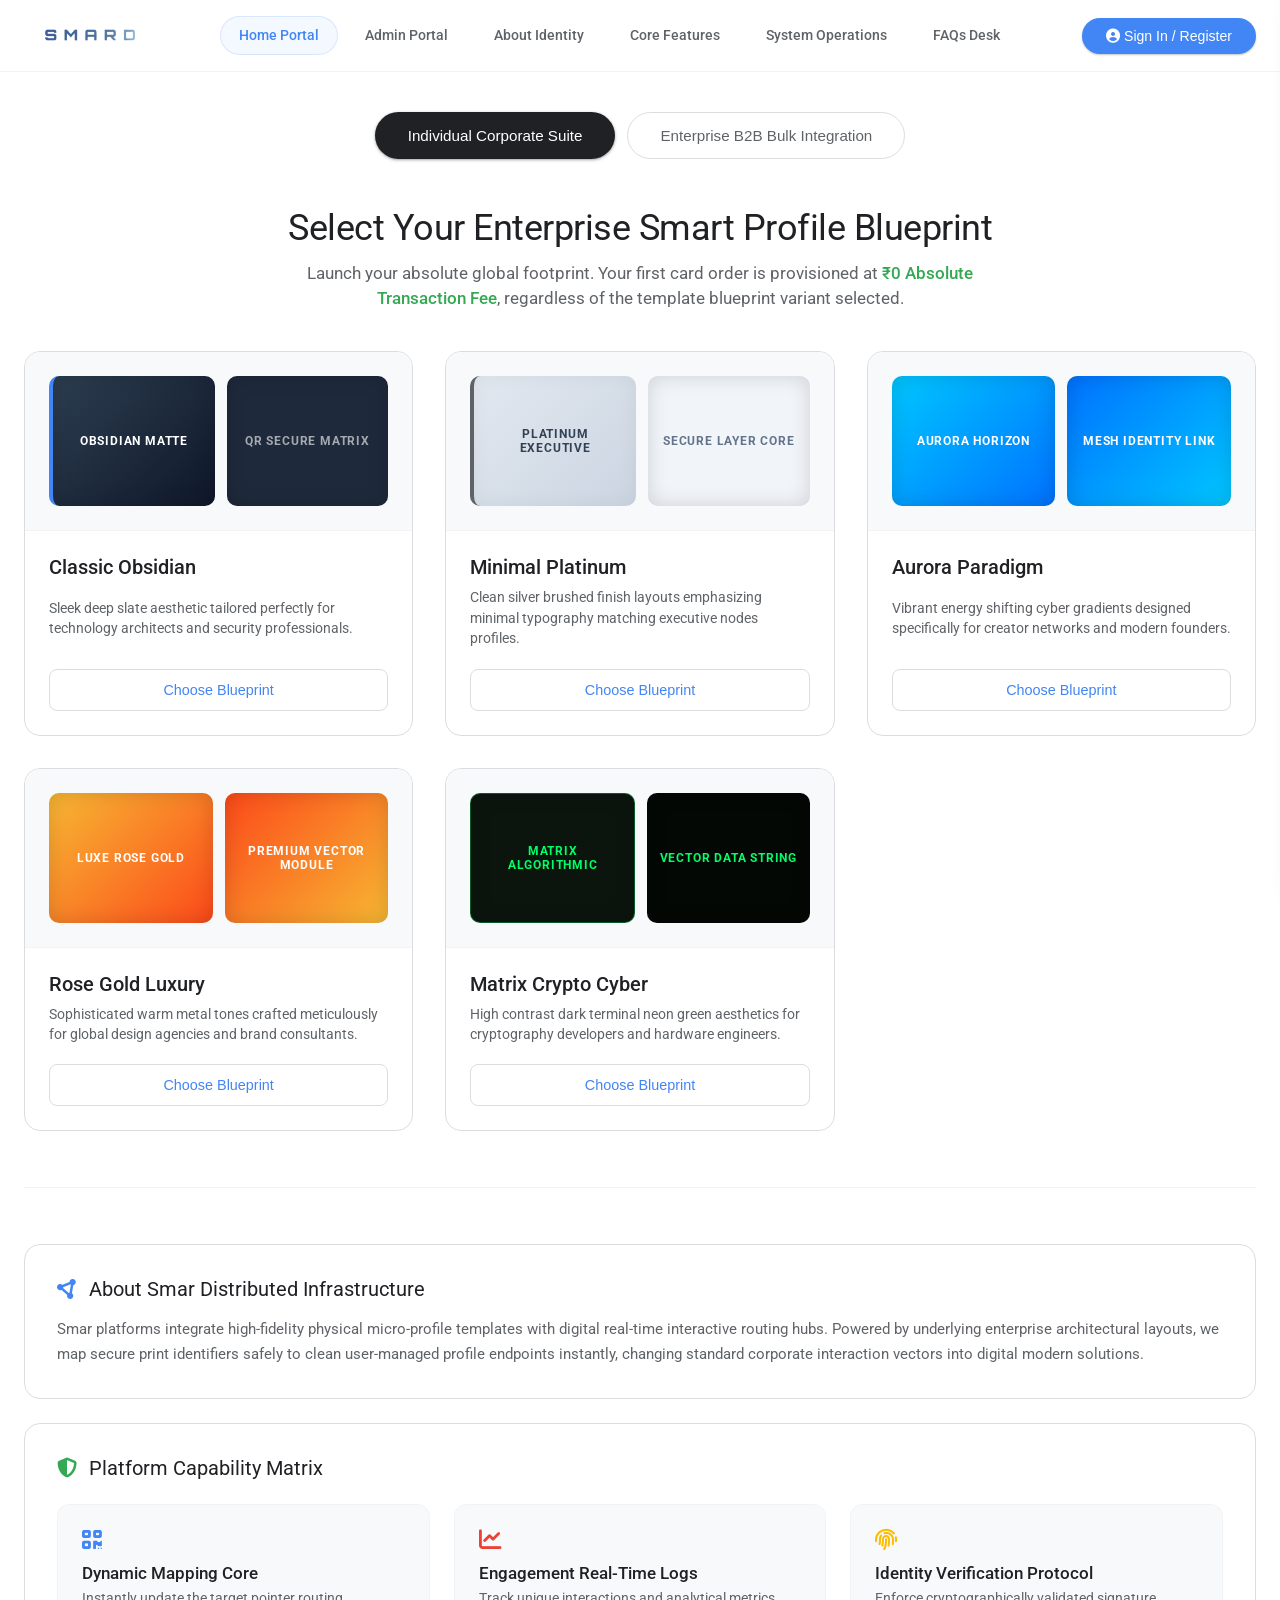
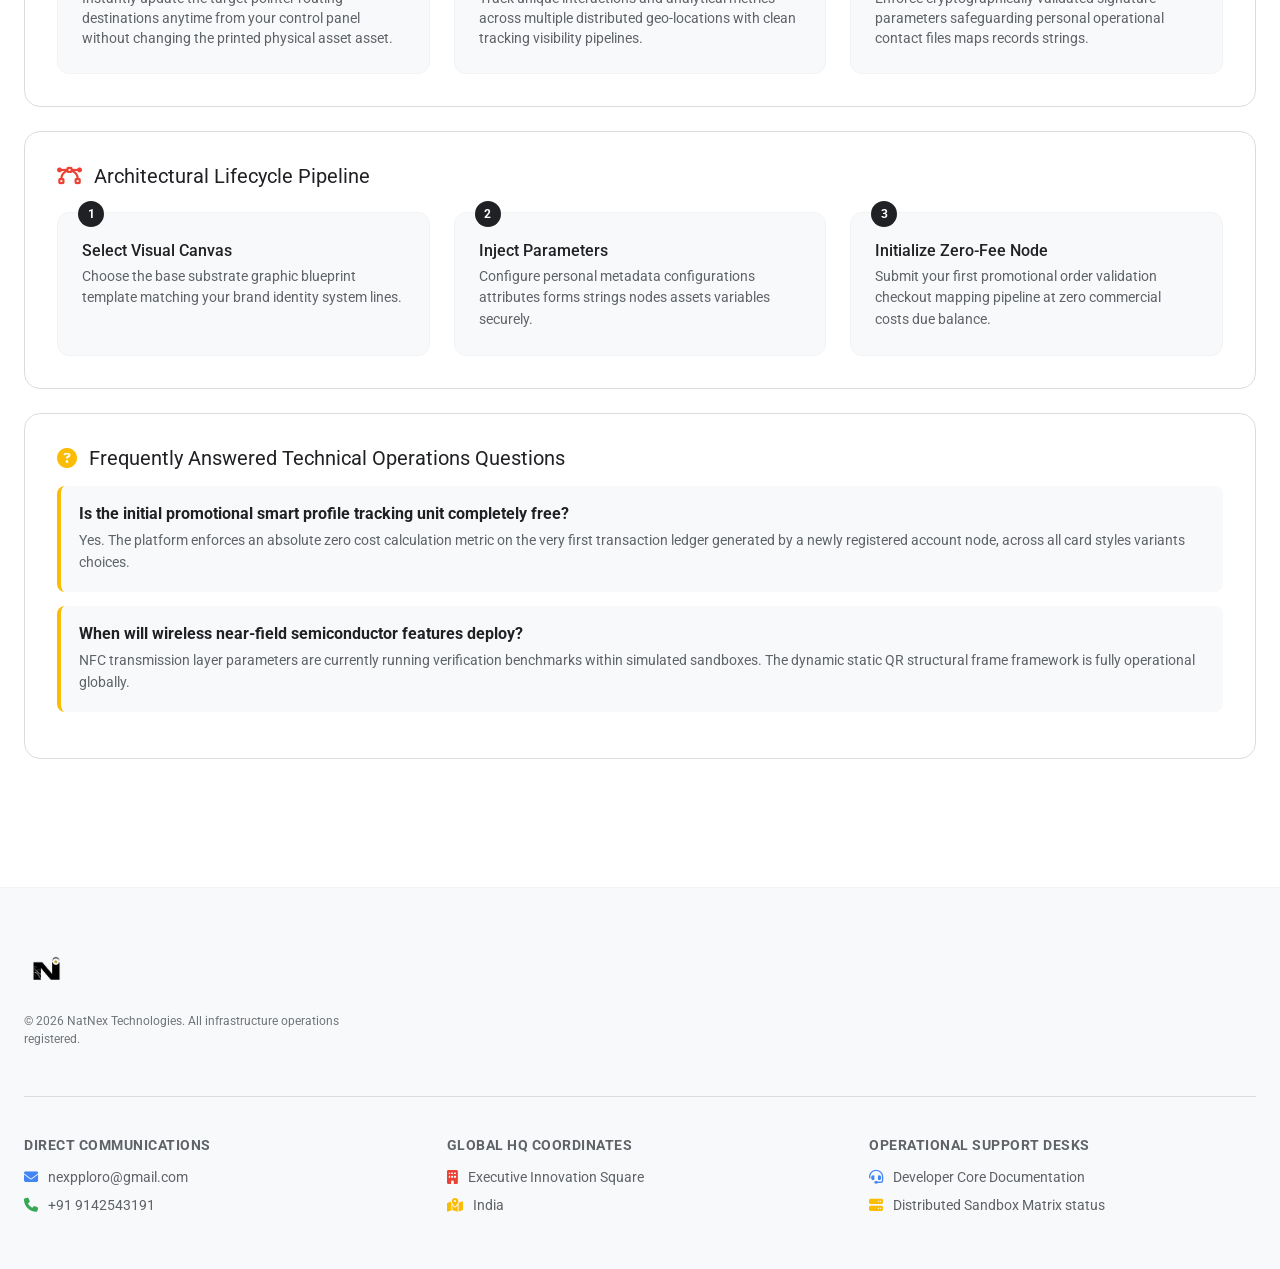
==== index.html @ c74b58ae "Update index.html" ====
<!DOCTYPE html>
<html lang="en">
<head>
    <meta charset="UTF-8">
    <meta name="viewport" content="width=device-width, initial-scale=1.0">
    <title>Smar Portal - Next-Gen Smart Cards Matrix</title>
    <link rel="preconnect" href="https://fonts.googleapis.com">
    <link rel="preconnect" href="https://fonts.gstatic.com" crossorigin>
    <link href="https://fonts.googleapis.com/css2?family=Roboto:wght@300;400;500;700&display=swap" rel="stylesheet">
    <link rel="stylesheet" href="https://cdnjs.cloudflare.com/ajax/libs/font-awesome/6.4.0/css/all.min.css">
    <link rel="stylesheet" href="style.css">
</head>
<body class="enterprise-engine-body">

    <header class="google-navigation-bar">
        <div class="header-max-constrain">
            
            <div class="smar-logo-container" onclick="navigateToWorkspaceView('portal')" style="display: flex; align-items: center; cursor: pointer;">
                <img src="smard_logo.png" alt="Smar Logo" style="height: 40px; width: auto; object-fit: contain;">
            </div>

            <nav class="central-navigation-links">
                <a href="#" class="nav-anchor active-anchor" id="lnk-portal" onclick="navigateToWorkspaceView('portal')">Home Portal</a>
                <a href="#" class="nav-anchor session-dependent-link hidden" id="lnk-dashboard" onclick="navigateToWorkspaceView('dashboard')">Client Dashboard</a>
                <a href="admin.html" class="nav-anchor structural-page-link">Admin Portal</a>
                <a href="#section-about" class="nav-anchor structural-page-link">About Identity</a>
                <a href="#section-features" class="nav-anchor structural-page-link">Core Features</a>
                <a href="#section-workflow" class="nav-anchor structural-page-link">System Operations</a>
                <a href="#section-faqs" class="nav-anchor structural-page-link">FAQs Desk</a>
            </nav>

            <div class="header-session-action-zone" id="auth-header-state-mount">
                </div>

        </div>
    </header>

    <main class="primary-application-viewport">
        <div class="workspace-max-constrain">

            <div id="workspace-view-portal" class="application-view-frame active-frame">
                
                <div class="intent-segment-selector-wrapper">
                    <button class="segment-tab-trigger active-trigger" onclick="switchActiveServiceSegment('individual')">Individual Corporate Suite</button>
                    <button class="segment-tab-trigger" onclick="switchActiveServiceSegment('commercial')">Enterprise B2B Bulk Integration</button>
                </div>

                <div id="panel-segment-individual" class="service-segment-panel active-panel">
                    
                    <div class="portal-marketing-intro-hero">
                        <h1>Select Your Enterprise Smart Profile Blueprint</h1>
                        <p>Launch your absolute global footprint. Your first card order is provisioned at <strong>₹0 Absolute Transaction Fee</strong>, regardless of the template blueprint variant selected.</p>
                    </div>

                    <div class="smart-blueprints-showcase-grid">
                        
                        <div class="google-animated-card-module blueprint-box" id="card-blueprint-1">
                            <div class="blueprint-vector-preview-box">
                                <div class="card-face front-face b1-gradient-front">Obsidian Matte</div>
                                <div class="card-face back-face b1-gradient-back">QR Secure Matrix</div>
                            </div>
                            <div class="blueprint-meta-details-box">
                                <h3>Classic Obsidian</h3>
                                <p>Sleek deep slate aesthetic tailored perfectly for technology architects and security professionals.</p>
                                <button class="btn-blueprint-selection-action" onclick="selectProfileTemplateBlueprint(1, 'Classic Obsidian')">Choose Blueprint</button>
                            </div>
                        </div>

                        <div class="google-animated-card-module blueprint-box" id="card-blueprint-2">
                            <div class="blueprint-vector-preview-box">
                                <div class="card-face front-face b2-gradient-front">Platinum Executive</div>
                                <div class="card-face back-face b2-gradient-back">Secure Layer Core</div>
                            </div>
                            <div class="blueprint-meta-details-box">
                                <h3>Minimal Platinum</h3>
                                <p>Clean silver brushed finish layouts emphasizing minimal typography matching executive nodes profiles.</p>
                                <button class="btn-blueprint-selection-action" onclick="selectProfileTemplateBlueprint(2, 'Minimal Platinum')">Choose Blueprint</button>
                            </div>
                        </div>

                        <div class="google-animated-card-module blueprint-box" id="card-blueprint-3">
                            <div class="blueprint-vector-preview-box">
                                <div class="card-face front-face b3-gradient-front">Aurora Horizon</div>
                                <div class="card-face back-face b3-gradient-back">Mesh Identity Link</div>
                            </div>
                            <div class="blueprint-meta-details-box">
                                <h3>Aurora Paradigm</h3>
                                <p>Vibrant energy shifting cyber gradients designed specifically for creator networks and modern founders.</p>
                                <button class="btn-blueprint-selection-action" onclick="selectProfileTemplateBlueprint(3, 'Aurora Paradigm')">Choose Blueprint</button>
                            </div>
                        </div>

                        <div class="google-animated-card-module blueprint-box" id="card-blueprint-4">
                            <div class="blueprint-vector-preview-box">
                                <div class="card-face front-face b4-gradient-front">Luxe Rose Gold</div>
                                <div class="card-face back-face b4-gradient-back">Premium Vector Module</div>
                            </div>
                            <div class="blueprint-meta-details-box">
                                <h3>Rose Gold Luxury</h3>
                                <p>Sophisticated warm metal tones crafted meticulously for global design agencies and brand consultants.</p>
                                <button class="btn-blueprint-selection-action" onclick="selectProfileTemplateBlueprint(4, 'Rose Gold Luxury')">Choose Blueprint</button>
                            </div>
                        </div>

                        <div class="google-animated-card-module blueprint-box" id="card-blueprint-5">
                            <div class="blueprint-vector-preview-box">
                                <div class="card-face front-face b5-gradient-front">Matrix Algorithmic</div>
                                <div class="card-face back-face b5-gradient-back">Vector Data String</div>
                            </div>
                            <div class="blueprint-meta-details-box">
                                <h3>Matrix Crypto Cyber</h3>
                                <p>High contrast dark terminal neon green aesthetics for cryptography developers and hardware engineers.</p>
                                <button class="btn-blueprint-selection-action" onclick="selectProfileTemplateBlueprint(5, 'Matrix Crypto Cyber')">Choose Blueprint</button>
                            </div>
                        </div>

                    </div>

                    <div class="google-animated-card-module dynamic-configuration-terminal-form hidden" id="card-customization-form-section">
                        <div class="form-title-bar-node">
                            <i class="fa-solid fa-sliders g-blue-text"></i>
                            <h2>Configure Profile Parameters: <span id="lbl-active-configured-blueprint-title">None Selected</span></h2>
                        </div>
                        
                        <div class="form-inputs-layout-grid">
                            <div class="form-input-element-group">
                                <label for="field-print-name">Full Professional Name String</label>
                                <input type="text" id="field-print-name" placeholder="Name to be permanently printed on surface layout">
                            </div>
                            <div class="form-input-element-group">
                                <label for="field-print-designation">Designation / Corporate Mandate</label>
                                <input type="text" id="field-print-designation" placeholder="e.g. Principal Infrastructure Engineer">
                            </div>
                            <div class="form-input-element-group">
                                <label for="field-print-image">Display Profile Digital Image Asset</label>
                                <input type="file" id="field-print-image" accept="image/*">
                            </div>
                            <div class="form-input-element-group">
                                <label for="field-infrastructure-module">Wireless Transmission Layer Hardware</label>
                                <select id="field-infrastructure-module" onchange="evaluateHardwareInfrastructureRequirements(this)">
                                    <option value="qr-static">Dynamic QR Code High Definition Vector</option>
                                    <option value="nfc-wireless">NFC Integrated Semiconductor Protocol Module (Unavailable)</option>
                                </select>
                            </div>
                            <div class="form-input-element-group span-full-width-column">
                                <label for="field-institutional-toggle">Append Institutional Profile Details?</label>
                                <select id="field-institutional-toggle" onchange="toggleInstitutionalInfoFields(this.value)">
                                    <option value="disable">No institutional profile data</option>
                                    <option value="enable">Yes, include institutional education details</option>
                                </select>
                            </div>
                            <div class="form-input-element-group span-full-width-column">
                                <label for="field-skills-toggle">Include Skills Summary?</label>
                                <select id="field-skills-toggle" onchange="toggleConditionalSkillsFields(this.value)">
                                    <option value="disable">No skills summary</option>
                                    <option value="enable">Yes, show skills section</option>
                                </select>
                            </div>
                            <div class="form-input-element-group span-full-width-column">
                                <label for="field-projects-toggle">Include Project Highlights?</label>
                                <select id="field-projects-toggle" onchange="toggleConditionalProjectsFields(this.value)">
                                    <option value="disable">No project highlights</option>
                                    <option value="enable">Yes, show project highlights</option>
                                </select>
                            </div>
                            <div class="form-input-element-group span-full-width-column">
                                <label for="field-contact-toggle">Append Contact Metadata Attributes Subform?</label>
                                <select id="field-contact-toggle" onchange="toggleConditionalMetadataFields(this.value)">
                                    <option value="disable">Keep Layout Minimal (No Extended Contact Data)</option>
                                    <option value="enable">Inject Hyperlinked Extended Contact Coordinates</option>
                                </select>
                            </div>
                        </div>

                        <div id="sub-form-conditional-contact-coordinates" class="conditional-sub-form-block hidden">
                            <div class="form-inputs-layout-grid">
                                <div class="form-input-element-group">
                                    <label for="field-contact-phone">Active Voice Mobile Number</label>
                                    <input type="tel" id="field-contact-phone" placeholder="+91 XXXXX XXXXX">
                                </div>
                                <div class="form-input-element-group">
                                    <label for="field-contact-email">Corporate Public Email Destination</label>
                                    <input type="email" id="field-contact-email" placeholder="identity@smar.domain">
                                </div>
                                <div class="form-input-element-group span-full-width-column">
                                    <label for="field-residential-address">Residential Address</label>
                                    <input type="text" id="field-residential-address" placeholder="Street address, locality">
                                </div>
                                <div class="form-input-element-group">
                                    <label for="field-residential-city">City / State</label>
                                    <input type="text" id="field-residential-city" placeholder="City, State">
                                </div>
                                <div class="form-input-element-group">
                                    <label for="field-residential-postal">Postal / ZIP Code</label>
                                    <input type="text" id="field-residential-postal" placeholder="Postal / ZIP code">
                                </div>
                            </div>
                        </div>
                        <div id="sub-form-conditional-institutional-info" class="conditional-sub-form-block hidden">
                            <div class="form-inputs-layout-grid">
                                <div class="form-input-element-group">
                                    <label for="field-institution-name">Institution / University Name</label>
                                    <input type="text" id="field-institution-name" placeholder="Institution name">
                                </div>
                                <div class="form-input-element-group">
                                    <label for="field-institution-program">Program / Degree</label>
                                    <input type="text" id="field-institution-program" placeholder="Degree or major">
                                </div>
                                <div class="form-input-element-group">
                                    <label for="field-institution-gpa">GPA / Grade</label>
                                    <input type="text" id="field-institution-gpa" placeholder="3.8 / A+">
                                </div>
                                <div class="form-input-element-group">
                                    <label for="field-institution-batch">Batch Year</label>
                                    <input type="text" id="field-institution-batch" placeholder="e.g. 2024">
                                </div>
                            </div>
                        </div>
                        <div id="sub-form-conditional-skills" class="conditional-sub-form-block hidden">
                            <div class="form-input-element-group span-full-width-column">
                                <label for="field-skills-summary">Skills Summary</label>
                                <textarea id="field-skills-summary" placeholder="List your top skills or competencies"></textarea>
                            </div>
                        </div>
                        <div id="sub-form-conditional-projects" class="conditional-sub-form-block hidden">
                            <div class="form-input-element-group span-full-width-column">
                                <label for="field-projects-highlights">Project Highlights</label>
                                <textarea id="field-projects-highlights" placeholder="Summarize key projects or achievements"></textarea>
                            </div>
                        </div>
                    </div>

                </div>

                <div id="panel-segment-commercial" class="service-segment-panel">
                    <div class="google-animated-card-module commercial-b2b-hero-card">
                        <i class="fa-solid fa-building-circle-check fa-4x g-blue-text"></i>
                        <h2>Scaled Enterprise Integrations & Fleet Provisioning</h2>
                        <p>Provision thousands of synced profiles mapping directly to single source corporate authorization indices. Deploy centralized administrative access dashboard dashboards for immediate real-time corporate validation tracking data layers.</p>
                        <button class="btn-b2b-corporate-consultation" onclick="alert('Corporate Consultation request cataloged. Our system architects panel will engage inside 24 hours.')">Contact B2B Architecture Desk</button>
                    </div>
                </div>

                <hr class="global-section-break-line">

                <section id="section-about" class="google-animated-card-module static-informational-block-card">
                    <div class="info-block-header"><i class="fa-solid fa-circle-nodes g-blue-text"></i> About Smar Distributed Infrastructure</div>
                    <p>Smar platforms integrate high-fidelity physical micro-profile templates with digital real-time interactive routing hubs. Powered by underlying enterprise architectural layouts, we map secure print identifiers safely to clean user-managed profile endpoints instantly, changing standard corporate interaction vectors into digital modern solutions.</p>
                </section>

                <section id="section-features" class="google-animated-card-module static-informational-block-card">
                    <div class="info-block-header"><i class="fa-solid fa-shield-halved g-green-text"></i> Platform Capability Matrix</div>
                    <div class="capability-matrix-grid">
                        <div class="capability-item-node"><i class="fa-solid fa-qrcode g-blue-text"></i><h4>Dynamic Mapping Core</h4><p>Instantly update the target pointer routing destinations anytime from your control panel without changing the printed physical asset asset.</p></div>
                        <div class="capability-item-node"><i class="fa-solid fa-chart-line g-red-text"></i><h4>Engagement Real-Time Logs</h4><p>Track unique interactions and analytical metrics across multiple distributed geo-locations with clean tracking visibility pipelines.</p></div>
                        <div class="capability-item-node"><i class="fa-solid fa-fingerprint g-yellow-text"></i><h4>Identity Verification Protocol</h4><p>Enforce cryptographically validated signature parameters safeguarding personal operational contact files maps records strings.</p></div>
                    </div>
                </section>

                <section id="section-workflow" class="google-animated-card-module static-informational-block-card">
                    <div class="info-block-header"><i class="fa-solid fa-bezier-curve g-red-text"></i> Architectural Lifecycle Pipeline</div>
                    <div class="pipeline-flow-flex-container">
                        <div class="pipeline-step-node"><div class="step-index-circle">1</div><h4>Select Visual Canvas</h4><p>Choose the base substrate graphic blueprint template matching your brand identity system lines.</p></div>
                        <div class="pipeline-step-node"><div class="step-index-circle">2</div><h4>Inject Parameters</h4><p>Configure personal metadata configurations attributes forms strings nodes assets variables securely.</p></div>
                        <div class="pipeline-step-node"><div class="step-index-circle">3</div><h4>Initialize Zero-Fee Node</h4><p>Submit your first promotional order validation checkout mapping pipeline at zero commercial costs due balance.</p></div>
                    </div>
                </section>

                <section id="section-faqs" class="google-animated-card-module static-informational-block-card">
                    <div class="info-block-header"><i class="fa-solid fa-circle-question g-yellow-text"></i> Frequently Answered Technical Operations Questions</div>
                    <div class="faq-accordion-item-box"><strong>Is the initial promotional smart profile tracking unit completely free?</strong><p>Yes. The platform enforces an absolute zero cost calculation metric on the very first transaction ledger generated by a newly registered account node, across all card styles variants choices.</p></div>
                    <div class="faq-accordion-item-box"><strong>When will wireless near-field semiconductor features deploy?</strong><p>NFC transmission layer parameters are currently running verification benchmarks within simulated sandboxes. The dynamic static QR structural frame framework is fully operational globally.</p></div>
                </section>

            </div>


            <div id="workspace-view-dashboard" class="application-view-frame">
                
                <div class="dashboard-user-hero-header-block">
                    <h2>Enterprise Node Operations Console: <span id="lbl-dashboard-welcome-user-name">Client Core</span></h2>
                    <p>Track system performance metrics, modify active routing coordinates, and trace historically generated print ledger configurations.</p>
                </div>

                <div class="dashboard-analytics-counters-grid">
                    <div class="google-animated-card-module metric-counter-item-card">
                        <span class="metric-label-text">Total Provisioned Profiles Logs</span>
                        <span class="metric-numerical-value-text" id="cnt-metric-total-orders">0</span>
                    </div>
                    <div class="google-animated-card-module metric-counter-item-card">
                        <span class="metric-label-text">Zero-Fee Promotion Status</span>
                        <span class="metric-numerical-value-text g-green-text" id="cnt-metric-promo-status">Available</span>
                    </div>
                    <div class="google-animated-card-module metric-counter-item-card">
                        <span class="metric-label-text">Node Operational Verification Level</span>
                        <span class="metric-numerical-value-text g-blue-text" id="cnt-metric-account-tier">Standard Enterprise</span>
                    </div>
                </div>

                <div class="google-animated-card-module table-ledger-container-card">
                    <div class="table-header-title-caption-bar">
                        <h3>Smart Profile Historical Order Ledger Streams</h3>
                    </div>
                    <div class="responsive-table-overflow-axis-wrapper">
                        <table class="historical-orders-data-table">
                            <thead>
                                <tr>
                                    <th>System Order UUID Token</th>
                                    <th>Timestamp Generated</th>
                                    <th>Substrate Variant Blueprint</th>
                                    <th>Printed Moniker Attribution</th>
                                    <th>Quantity Nodes</th>
                                    <th>Invoiced Financial Settlement</th>
                                    <th>Operational Pipeline State Status</th>
                                </tr>
                            </thead>
                            <tbody id="mount-target-table-rows-ledger">
                                </tbody>
                        </table>
                    </div>
                    <div id="placeholder-empty-table-state-notice" class="empty-table-state-fallback-notice">
                        <i class="fa-solid fa-cubes-stacked fa-3x"></i>
                        <p>No active smart profiles have been initialized within this profile node context yet. Return to the Home Portal to deploy your first blueprint design template file map.</p>
                    </div>
                </div>

            </div>

        </div>
    </main>

    <div class="modal-blur-curtain-overlay hidden" id="modal-screen-auth-backdrop">
        <div class="google-animated-card-module integrated-auth-modal-box">
            <button class="btn-close-modal-window-trigger" onclick="toggleAuthModalWindowDisplayState(false)">&times;</button>
            
            <div class="auth-modal-tabs-navigation-header">
                <button class="auth-toggle-tab-btn active-tab-btn" id="btn-auth-tab-login" onclick="switchActiveAuthFormContextMode('login')">Sign In</button>
                <button class="auth-toggle-tab-btn" id="btn-auth-tab-register" onclick="switchActiveAuthFormContextMode('register')">Register Identity</button>
            </div>

            <div class="auth-form-elements-vertical-stack">
                <div class="form-input-element-group" id="container-field-auth-fullname">
                    <label for="field-auth-fullname">Account User Full Name Moniker</label>
                    <input type="text" id="field-auth-fullname" placeholder="e.g. Johnathan Doe">
                </div>
                <div class="form-input-element-group" id="container-field-auth-phone">
                    <label for="field-auth-phone">Registered Phone Number</label>
                    <input type="tel" id="field-auth-phone" placeholder="+91 XXXXX XXXXX">
                </div>
                <div class="form-input-element-group">
                    <label for="field-auth-email">Linked Email Coordinate Identity</label>
                    <input type="email" id="field-auth-email" placeholder="user@domain.identity">
                </div>
                <div class="form-input-element-group">
                    <label for="field-auth-password">Security Validation Key Phrase Token</label>
                    <input type="password" id="field-auth-password" placeholder="••••••••••••">
                </div>

                <div class="auth-error-output-alert-banner hidden" id="banner-auth-error-feedback-logs">Authentication token mapping failure logs stack.</div>

                <button class="btn-execute-auth-action-submission" id="btn-trigger-auth-execution-engine" onclick="processClientAuthFormSubmission()">Process Security Verification Handshake</button>
            </div>
        </div>
    </div>

    <div id="checkout-sidebar-canvas-drawer" class="right-sliding-checkout-drawer-container">
        <div class="drawer-header-title-bar-node">
            <h3>Configure Quantity & Financial Settlement</h3>
            <button class="btn-terminate-drawer-window-trigger" onclick="toggleCheckoutDrawerCanvasDisplayState(false)">&times;</button>
        </div>
        
        <div class="drawer-scrollable-content-body-area">
            
            <div id="banner-drawer-guest-verification-warning" class="drawer-guest-warning-notice-box-card">
                <i class="fa-solid fa-triangle-exclamation"></i>
                <p><strong>Identity Token Missing:</strong> You are currently configuring parameters under guest constraints. Authenticate or establish a permanent account profile node to authorize secure print operations and track logs history safely.</p>
                <button class="btn-drawer-guest-auth-shortcut-trigger" onclick="toggleCheckoutDrawerCanvasDisplayState(false); toggleAuthModalWindowDisplayState(true, 'login');">Sign In / Register Portal Now</button>
            </div>

            <div class="form-input-element-group">
                <label for="field-drawer-quantity-counter">Required Production Units Volume Count</label>
                <input type="number" id="field-drawer-quantity-counter" value="1" min="1" oninput="executePricingMatrixCalculationsEngine()">
            </div>

            <div class="invoice-itemized-summary-panel-card">
                <div class="invoice-row-line-item"><span>Selected Substrate Design Blueprint:</span> <span id="lbl-summary-blueprint-name-target">None Selected</span></div>
                <div class="invoice-row-line-item"><span>Platform Allocation Rules Engine Status:</span> <span id="lbl-summary-pricing-tier-badge-target" class="promo-badge-pill-ui">Evaluating parameters...</span></div>
                <hr class="invoice-dashed-separator-line">
                <div class="invoice-row-line-item grand-total-line-item"><span>Total Net Invoice Outstanding Due Balance:</span> <span id="lbl-summary-invoice-grand-total-value-target">₹0</span></div>
            </div>

            <div id="container-native-upi-gateway-hub" class="native-upi-payment-gateway-hub-wrapper hidden">
                <h4>Payment Gateway Options</h4>
                <p>Select a secure channel to settle the invoice for your profile batch.</p>

                <div class="payment-methods-grid">
                    <div class="payment-method-card">
                        <i class="fa-brands fa-whatsapp fa-3x g-green-text"></i>
                        <h5>WhatsApp Payment</h5>
                        <p>Chat with us on WhatsApp and send your payment details securely.</p>
                        <button class="btn-secondary-action" onclick="sendWhatsAppMessage()">Chat on WhatsApp</button>
                    </div>
                    <div class="payment-method-card">
                        <i class="fa-solid fa-mobile-screen-button fa-3x g-blue-text"></i>
                        <h5>UPI Gateway</h5>
                        <p>Open your installed UPI app with the payment amount prefilled.</p>
                        <button class="btn-secondary-action" onclick="triggerUpiPaymentGateway()">Pay via UPI App</button>
                    </div>
                </div>

                <div id="payment-gateway-upi-panel" class="payment-method-detail-panel hidden">
                    <h5>UPI Payment Gateway</h5>
                    <p class="qr-scanning-caption-text-directive">Open your UPI app with the order amount already filled.</p>
                    <button class="btn-drawer-payment-execution-submit-gate" onclick="triggerUpiDeepLink()">Open UPI App for Payment</button>
                    <p class="qr-scanning-caption-text-directive">If the app does not open, use this fallback UPI link:</p>
                    <div class="upi-link-fallback"><code id="lbl-upi-fallback-link"></code></div>
                    <button class="btn-drawer-payment-execution-submit-gate" onclick="confirmPaymentReceivedPaymentGateway()">Confirm Payment Received</button>
                </div>
            </div>

            <div id="container-drawer-checkout-actions-mount-zone">
                </div>

        </div>
    </div>

    <div id="backdrop-veil-checkout-drawer-curtain" class="global-layout-underlying-backdrop-curtain-veil" onclick="toggleCheckoutDrawerCanvasDisplayState(false)"></div>

    <div class="sticky-floating-horizontal-action-footer-prompt-bar hidden" id="footer-action-proceed-bar-prompt">
        <div class="footer-prompt-max-constrain">
            <p class="footer-prompt-meta-info-text-tag"><i class="fa-solid fa-circle-check g-green-text"></i> Configuration blue-print parameters mapped successfully. Ready to compile final allocation logs.</p>
            <button class="btn-trigger-drawer-canvas-open-action" onclick="toggleCheckoutDrawerCanvasDisplayState(true)">Proceed to Invoice & Checkout Verification <i class="fa-solid fa-arrow-right-long"></i></button>
        </div>
    </div>

    <footer class="google-enterprise-footer-section">
        <div class="footer-max-constrain-layout">
            
            <div class="footer-identity-branding-far-left-block">
                <div class="footer-natnex-corporate-logo-moniker select-none" style="display: flex; align-items: center; gap: 8px;">
                    <img src="natnex_logo.png" alt="NatNex Logo" style="height: 56px; width: auto; object-fit: contain;">
                </div>
                <p class="corporate-copyright-meta-string">&copy; 2026 NatNex Technologies. All infrastructure operations registered.</p>
            </div>

            <div class="footer-communication-coordinates-spanning-grid-system">
                
                <div class="coordinates-column-node">
                    <h4>Direct Communications</h4>
                    <p class="hyperlink-coordinate-row"><i class="fa-solid fa-envelope g-blue-text"></i> <a href="mailto:operations@natnex.tech">nexpploro@gmail.com</a></p>
                    <p class="hyperlink-coordinate-row"><i class="fa-solid fa-phone g-green-text"></i> <a href="tel:+918005553921">+91 9142543191</a></p>
                </div>

                <div class="coordinates-column-node">
                    <h4>Global HQ Coordinates</h4>
                    <p class="static-coordinate-text-line"><i class="fa-solid fa-building g-red-text"></i> Executive Innovation Square</p>
                    <p class="static-coordinate-text-line"><i class="fa-solid fa-map-location-dot g-yellow-text"></i> India</p>
                </div>

                <div class="coordinates-column-node">
                    <h4>Operational Support Desks</h4>
                    <p class="hyperlink-coordinate-row"><i class="fa-solid fa-headset g-blue-text"></i> <a href="#">Developer Core Documentation</a></p>
                    <p class="hyperlink-coordinate-row"><i class="fa-solid fa-server g-yellow-text"></i> <a href="#">Distributed Sandbox Matrix status</a></p>
                </div>

            </div>

        </div>
    </footer>

    <script src="script.js"></script>
</body>
</html>
---- style.css ----
/* ================= GLOBAL DESIGN SYSTEM FRAMEWORK VARIABLES & TOKENS ================= */
:root {
    --google-white-bg: #ffffff;
    --google-light-gray-surface: #f8f9fa;
    --google-border-color-standard: #dadce0;
    --google-border-color-subtle: #f1f3f4;
    --google-text-primary-dark: #202124;
    --google-text-secondary-muted: #5f6368;
    --google-text-tertiary-light: #70757a;
    
    /* Signature Brand Colors Hex Map Definitions */
    --g-color-blue: #4285F4;
    --g-color-red: #EA4335;
    --g-color-yellow: #FBBC05;
    --g-color-green: #34A853;
    
    /* Native Shadows Elevation Coefficients tokens */
    --elevation-shadow-1: 0 1px 2px 0 rgba(60,64,67,0.3), 0 1px 3px 1px rgba(60,64,67,0.15);
    --elevation-shadow-2: 0 1px 3px 0 rgba(60,64,67,0.3), 0 4px 8px 3px rgba(60,64,67,0.15);
    --elevation-shadow-3: 0 4px 6px 0 rgba(60,64,67,0.3), 0 8px 24px 6px rgba(60,64,67,0.15);
}

/* Base Document Reset Layer Configurations Rules */
* {
    margin: 0;
    padding: 0;
    box-sizing: border-box;
    scroll-behavior: smooth;
}

body.enterprise-engine-body {
    background-color: var(--google-white-bg);
    color: var(--google-text-primary-dark);
    font-family: 'Roboto', sans-serif;
    min-height: 100vh;
    display: flex;
    flex-direction: column;
    justify-content: space-between;
    overflow-x: hidden;
    -webkit-font-smoothing: antialiased;
}

/* Color Palette Utility Text Classes */
.g-blue-text { color: var(--g-color-blue); }
.g-red-text { color: var(--g-color-red); }
.g-yellow-text { color: var(--g-color-yellow); }
.g-green-text { color: var(--g-color-green); }

/* ================= EXCLUSIVE GOOGLE BRAND STYLED TOP HEADER BAR NAVIGATION ================= */
.google-navigation-bar {
    background-color: var(--google-white-bg);
    border-bottom: 1px solid var(--google-border-color-subtle);
    position: sticky;
    top: 0;
    z-index: 1000;
    padding: 0 24px;
    height: 72px;
    display: flex;
    align-items: center;
}

.header-max-constrain {
    width: 100%;
    max-width: 1440px;
    margin: 0 auto;
    display: flex;
    justify-content: space-between;
    align-items: center;
}

.smar-logo-container {
    font-size: 1.75rem;
    font-weight: 500;
    letter-spacing: -0.5px;
    cursor: pointer;
    user-select: none;
}

.smar-logo-container span {
    display: inline-block;
}

.smar-logo-container .g-blue { color: var(--g-color-blue); }
.smar-logo-container .g-red { color: var(--g-color-red); }
.smar-logo-container .g-yellow { color: var(--g-color-yellow); }
.smar-logo-container .g-green { color: var(--g-color-green); }

.central-navigation-links {
    display: flex;
    align-items: center;
    gap: 8px;
}

.nav-anchor {
    text-decoration: none;
    color: var(--google-text-secondary-muted);
    font-size: 0.9rem;
    font-weight: 500;
    padding: 10px 18px;
    border-radius: 50px;
    transition: all 0.2s ease;
    border: 1px solid transparent;
}

.nav-anchor:hover {
    color: var(--google-text-primary-dark);
    background-color: var(--google-light-gray-surface);
}

.nav-anchor.active-anchor {
    color: var(--g-color-blue);
    background-color: rgba(66, 133, 244, 0.06);
    border: 1px solid rgba(66, 133, 244, 0.15);
}

/* User Account Profile Badging & Sign In Buttons Structures Layouts */
.header-session-action-zone {
    display: flex;
    align-items: center;
}

.btn-header-login-trigger-action {
    background-color: var(--g-color-blue);
    color: var(--google-white-bg);
    border: none;
    padding: 10px 24px;
    border-radius: 50px;
    font-size: 0.88rem;
    font-weight: 500;
    cursor: pointer;
    box-shadow: 0 1px 2px 0 rgba(60,64,67,0.3);
    transition: background-color 0.2s, box-shadow 0.2s;
}

.btn-header-login-trigger-action:hover {
    background-color: #357ae8;
    box-shadow: var(--elevation-shadow-1);
}

.user-profile-session-badge-node {
    display: flex;
    align-items: center;
    gap: 12px;
    background-color: var(--google-light-gray-surface);
    border: 1px solid var(--google-border-color-standard);
    padding: 6px 16px;
    border-radius: 30px;
}

.user-profile-session-badge-node span {
    font-size: 0.85rem;
    font-weight: 500;
    color: var(--google-text-primary-dark);
}

.btn-session-logout-directive-link {
    background: none;
    border: none;
    color: var(--g-color-red);
    cursor: pointer;
    font-size: 0.95rem;
    display: flex;
    align-items: center;
    justify-content: center;
    padding: 2px;
    transition: transform 0.2s;
}

.btn-session-logout-directive-link:hover {
    transform: scale(1.15);
}

/* ================= CENTRAL CONTAINER CORE AND WORKSPACE SCHEMATICS ================= */
.primary-application-viewport {
    flex-grow: 1;
    width: 100%;
    padding: 40px 24px;
    background-color: var(--google-white-bg);
}

.workspace-max-constrain {
    width: 100%;
    max-width: 1280px;
    margin: 0 auto;
}

/* Dynamic Content Frame Controllers Display Blocks Rules */
.application-view-frame {
    display: none;
}

.application-view-frame.active-frame {
    display: block;
    animation: applicationFrameEntranceFadeTransition 0.4s ease-out forwards;
}

/* Intent Tab Segment Switchers Design Components Layouts */
.intent-segment-selector-wrapper {
    display: flex;
    justify-content: center;
    gap: 12px;
    margin-bottom: 48px;
}

.segment-tab-trigger {
    background-color: var(--google-white-bg);
    border: 1px solid var(--google-border-color-standard);
    color: var(--google-text-secondary-muted);
    padding: 14px 32px;
    border-radius: 50px;
    font-size: 0.95rem;
    font-weight: 500;
    cursor: pointer;
    transition: all 0.25s cubic-bezier(0.4, 0, 0.2, 1);
}

.segment-tab-trigger:hover {
    background-color: var(--google-light-gray-surface);
    color: var(--google-text-primary-dark);
    box-shadow: 0 1px 3px rgba(0,0,0,0.08);
}

.segment-tab-trigger.active-trigger {
    border-color: transparent;
    background-color: var(--google-text-primary-dark);
    color: var(--google-white-bg);
    box-shadow: var(--elevation-shadow-1);
}

.service-segment-panel { display: none; }
.service-segment-panel.active-panel { display: block; }

.portal-marketing-intro-hero {
    text-align: center;
    max-width: 720px;
    margin: 0 auto 40px auto;
}

.portal-marketing-intro-hero h1 {
    font-size: 2.25rem;
    font-weight: 400;
    letter-spacing: -0.5px;
    margin-bottom: 12px;
    color: var(--google-text-primary-dark);
}

.portal-marketing-intro-hero p {
    font-size: 1.05rem;
    color: var(--google-text-secondary-muted);
    line-height: 1.5;
}

.portal-marketing-intro-hero strong {
    color: var(--g-color-green);
    font-weight: 500;
}

/* ================= COMPLETE CORE GOOGLE ANIMATED ROLLING BORDER MECHANICS ================= */
.google-animated-card-module {
    position: relative;
    background: var(--google-white-bg);
    border-radius: 16px;
    border: 1px solid var(--google-border-color-standard);
    z-index: 1;
    overflow: hidden;
    transition: box-shadow 0.28s ease, border-color 0.28s ease;
}

/* Material Shadow Triggers Elevate Bounds States */
.google-animated-card-module:hover {
    border-color: transparent;
    box-shadow: var(--elevation-shadow-2);
}

/* The underlying scrolling colorful conic track mapping background layer */
.google-animated-card-module::before {
    content: '';
    position: absolute;
    top: -50%;
    left: -50%;
    width: 200%;
    height: 200%;
    background: conic-gradient(
        var(--g-color-blue) 0deg,
        var(--g-color-red) 90deg,
        var(--g-color-yellow) 180deg,
        var(--g-color-green) 270deg,
        var(--g-color-blue) 360deg
    );
    animation: coreSystemGlowBorderSpinRotation 3.5s linear infinite;
    z-index: -2;
    opacity: 0;
    transition: opacity 0.25s ease;
}

/* The structural central white overlay masking component to secure border density look */
.google-animated-card-module::after {
    content: '';
    position: absolute;
    inset: 3px; /* Determines the thin crisp 3px rolling border width line */
    background: var(--google-white-bg);
    z-index: -1;
    border-radius: inherit;
    opacity: 0;
    transition: opacity 0.25s ease;
}

/* Synchronized revelation loops mappings across hover paths */
.google-animated-card-module:hover::before,
.google-animated-card-module:hover::after {
    opacity: 1;
}

/* ================= SMART BLUEPRINTS LAYOUTS GRID BLOCKS STRUCTURES ================= */
.smart-blueprints-showcase-grid {
    display: grid;
    grid-template-columns: repeat(auto-fit, minmax(340px, 1fr));
    gap: 32px;
    margin-bottom: 56px;
}

.blueprint-box {
    display: flex;
    flex-direction: column;
    height: 100%;
}

.blueprint-box.selected-active-blueprint {
    border-color: var(--g-color-blue) !important;
    background-color: rgba(66, 133, 244, 0.01);
}

.blueprint-vector-preview-box {
    padding: 24px;
    background-color: var(--google-light-gray-surface);
    border-bottom: 1px solid var(--google-border-color-subtle);
    display: flex;
    gap: 12px;
}

.card-face {
    flex: 1;
    height: 130px;
    border-radius: 10px;
    font-size: 0.72rem;
    font-weight: 700;
    text-transform: uppercase;
    letter-spacing: 0.8px;
    display: flex;
    align-items: center;
    justify-content: center;
    padding: 12px;
    text-align: center;
    box-shadow: inset 0 0 20px rgba(0,0,0,0.15);
    color: var(--google-white-bg);
}

/* Layout Color Schemes Variables Mapping Presets Visual Graphics elements grids layers */
.b1-gradient-front { background: linear-gradient(135deg, #2c3e50, #0f172a); border-left: 4px solid var(--g-color-blue); }
.b1-gradient-back { background: #1e293b; color: rgba(255,255,255,0.6); }
.b2-gradient-front { background: linear-gradient(135deg, #e2e8f0, #cbd5e1); color: #334155; box-shadow: inset 0 0 20px rgba(0,0,0,0.05); border-left: 4px solid var(--google-text-secondary-muted); }
.b2-gradient-back { background: #f1f5f9; color: #64748b; }
.b3-gradient-front { background: linear-gradient(135deg, #00c6ff, #0072ff); }
.b3-gradient-back { background: linear-gradient(135deg, #0072ff, #00c6ff); }
.b4-gradient-front { background: linear-gradient(135deg, #f7b733, #fc4a1a); }
.b4-gradient-back { background: linear-gradient(135deg, #fc4a1a, #f7b733); }
.b5-gradient-front { background: #0b150d; color: #00ff66; border: 1px solid rgba(0,255,102,0.3); }
.b5-gradient-back { background: #040805; color: #00ff66; }

.blueprint-meta-details-box {
    padding: 24px;
    display: flex;
    flex-direction: column;
    justify-content: space-between;
    flex-grow: 1;
}

.blueprint-meta-details-box h3 {
    font-size: 1.25rem;
    font-weight: 500;
    margin-bottom: 8px;
    color: var(--google-text-primary-dark);
}

.blueprint-meta-details-box p {
    font-size: 0.88rem;
    color: var(--google-text-secondary-muted);
    line-height: 1.45;
    margin-bottom: 20px;
}

.btn-blueprint-selection-action {
    width: 100%;
    padding: 12px;
    background-color: var(--google-white-bg);
    border: 1px solid var(--google-border-color-standard);
    color: var(--g-color-blue);
    font-weight: 500;
    font-size: 0.9rem;
    border-radius: 8px;
    cursor: pointer;
    transition: all 0.2s;
}

.btn-blueprint-selection-action:hover,
.blueprint-box.selected-active-blueprint .btn-blueprint-selection-action {
    background-color: var(--g-color-blue);
    color: var(--google-white-bg);
    border-color: var(--g-color-blue);
}

/* ================= CONFIGURATION USER TERMINAL FORM DESIGNS ELEMENTS INPUTS ================= */
.dynamic-configuration-terminal-form {
    padding: 32px;
    margin-top: 16px;
}

.form-title-bar-node {
    display: flex;
    align-items: center;
    gap: 14px;
    border-bottom: 1px solid var(--google-border-color-subtle);
    padding-bottom: 16px;
    margin-bottom: 28px;
}

.form-title-bar-node i { font-size: 1.5rem; }
.form-title-bar-node h2 { font-size: 1.4rem; font-weight: 400; }
.form-title-bar-node span { color: var(--g-color-blue); font-weight: 500; }

.form-inputs-layout-grid {
    display: grid;
    grid-template-columns: repeat(auto-fit, minmax(280px, 1fr));
    gap: 24px;
}

.span-full-width-column { grid-column: 1 / -1; }

.form-input-element-group {
    display: flex;
    flex-direction: column;
    gap: 8px;
}

.form-input-element-group label {
    font-size: 0.85rem;
    font-weight: 500;
    color: var(--google-text-secondary-muted);
}

.form-input-element-group input,
.form-input-element-group select,
.form-input-element-group textarea {
    width: 100%;
    padding: 12px 16px;
    background-color: var(--google-white-bg);
    border: 1px solid var(--google-border-color-standard);
    border-radius: 8px;
    color: var(--google-text-primary-dark);
    font-size: 0.95rem;
    outline: none;
    transition: border-color 0.2s, box-shadow 0.2s;
}

.form-input-element-group textarea {
    min-height: 140px;
    resize: vertical;
}

.form-input-element-group input:focus,
.form-input-element-group select:focus,
.form-input-element-group textarea:focus {
    border-color: var(--g-color-blue);
    box-shadow: 0 0 0 3px rgba(66, 133, 244, 0.15);
}

.nfc-disabled-state-input-style {
    background-color: #f5f5f5 !important;
    color: var(--google-text-tertiary-light) !important;
    cursor: not-allowed !important;
}

.conditional-sub-form-block {
    margin-top: 24px;
    padding-top: 24px;
    border-top: 1px dashed var(--google-border-color-standard);
    animation: applicationFrameEntranceFadeTransition 0.3s ease-out;
}

.payment-methods-grid {
    display: grid;
    grid-template-columns: repeat(auto-fit, minmax(240px, 1fr));
    gap: 20px;
    margin-top: 24px;
}

.payment-method-card {
    display: flex;
    flex-direction: column;
    align-items: flex-start;
    gap: 14px;
    padding: 22px;
    border: 1px solid var(--google-border-color-standard);
    border-radius: 16px;
    background-color: var(--google-light-gray-surface);
}

.payment-method-card h5 {
    margin: 0;
    font-size: 1rem;
    color: var(--google-text-primary-dark);
}

.btn-secondary-action {
    background-color: rgba(66, 133, 244, 0.1);
    color: var(--g-color-blue);
    border: 1px solid rgba(66, 133, 244, 0.35);
    border-radius: 999px;
    padding: 12px 18px;
    cursor: pointer;
    font-weight: 600;
    transition: background-color 0.2s ease, transform 0.2s ease;
}

.btn-secondary-action:hover {
    background-color: rgba(66, 133, 244, 0.18);
    transform: translateY(-1px);
}

.payment-method-detail-panel {
    margin-top: 24px;
    padding: 22px;
    border: 1px solid var(--google-border-color-standard);
    border-radius: 16px;
    background-color: var(--google-light-gray-surface);
}

.upi-link-fallback {
    margin-top: 12px;
    padding: 14px;
    border-radius: 12px;
    background-color: #f1f3f4;
    word-break: break-all;
    font-family: monospace;
    color: var(--google-text-secondary-muted);
}

.drawer-payment-instruction {
    color: var(--google-text-secondary-muted);
    font-size: 0.95rem;
    margin: 18px 0 0;
}

.admin-orders-summary-card {
    padding: 28px;
    margin-bottom: 24px;
}

.admin-login-card {
    max-width: 450px;
    margin: 80px auto;
    padding: 32px;
}

.admin-content {
    display: block;
}

.admin-content.hidden {
    display: none;
}

.tab-button-nav-element {
    transition: all 0.2s ease;
}

.tab-button-nav-element:hover {
    opacity: 0.8;
}

.admin-orders-table-container {
    overflow-x: auto;
}

.admin-orders-table-container table {
    width: 100%;
    border-collapse: collapse;
}

.admin-orders-table-container th,
.admin-orders-table-container td {
    border: 1px solid var(--google-border-color-standard);
    padding: 12px 14px;
    vertical-align: top;
}

.admin-orders-table-container th {
    background-color: var(--google-light-gray-surface);
    font-weight: 600;
}

.admin-detail-list {
    list-style: none;
    padding: 0;
    margin: 0;
}

.admin-detail-list li {
    font-size: 0.9rem;
    color: var(--google-text-secondary-muted);
    margin-bottom: 6px;
}

/* Commercial B2B UI Panels Blocks styles cards sections blueprints lines vectors sets */
.commercial-b2b-hero-card {
    text-align: center;
    padding: 64px 32px;
    max-width: 800px;
    margin: 40px auto;
}
.commercial-b2b-hero-card h2 { margin: 20px 0 10px 0; font-size: 1.6rem; font-weight: 400; }
.commercial-b2b-hero-card p { color: var(--google-text-secondary-muted); line-height: 1.5; margin-bottom: 28px; font-size: 0.98rem; }
.btn-b2b-corporate-consultation {
    background-color: var(--google-text-primary-dark); color: var(--google-white-bg); border: none;
    padding: 14px 36px; border-radius: 50px; font-size: 0.95rem; font-weight: 500; cursor: pointer; transition: 0.2s;
}
.btn-b2b-corporate-consultation:hover { background-color: #3c4043; box-shadow: var(--elevation-shadow-1); }

/* ================= CLIENT NODE OPERATIONS DASHBOARD IMPLEMENTATIONS ================= */
.dashboard-user-hero-header-block {
    margin-bottom: 40px;
    border-left: 4px solid var(--g-color-blue);
    padding-left: 18px;
}
.dashboard-user-hero-header-block h2 { font-size: 1.75rem; font-weight: 400; margin-bottom: 6px; }
.dashboard-user-hero-header-block p { color: var(--google-text-secondary-muted); font-size: 0.95rem; }

.dashboard-analytics-counters-grid {
    display: grid;
    grid-template-columns: repeat(auto-fit, minmax(280px, 1fr));
    gap: 24px;
    margin-bottom: 44px;
}

.metric-counter-item-card {
    padding: 28px;
    display: flex;
    flex-direction: column;
    gap: 8px;
}

.metric-label-text {
    font-size: 0.8rem;
    font-weight: 500;
    color: var(--google-text-secondary-muted);
    text-transform: uppercase;
    letter-spacing: 0.5px;
}

.metric-numerical-value-text {
    font-size: 2.2rem;
    font-weight: 700;
    color: var(--google-text-primary-dark);
}

.table-ledger-container-card { padding: 0; overflow: hidden; }
.table-header-title-caption-bar { padding: 24px 32px 16px 32px; border-bottom: 1px solid var(--google-border-color-subtle); }
.table-header-title-caption-bar h3 { font-size: 1.15rem; font-weight: 500; }

.responsive-table-overflow-axis-wrapper { width: 100%; overflow-x: auto; }
.historical-orders-data-table { width: 100%; border-collapse: collapse; font-size: 0.92rem; text-align: left; min-width: 850px; }
.historical-orders-data-table th, .historical-orders-data-table td { padding: 16px 32px; border-bottom: 1px solid var(--google-border-color-subtle); }
.historical-orders-data-table th { background-color: var(--google-light-gray-surface); color: var(--google-text-secondary-muted); font-weight: 500; font-size: 0.8rem; text-transform: uppercase; letter-spacing: 0.5px; }
.historical-orders-data-table tr:hover td { background-color: rgba(248,249,250,0.6); }

.status-badge-pill-ui { padding: 4px 10px; border-radius: 4px; font-size: 0.75rem; font-weight: 700; text-transform: uppercase; display: inline-block; }
.state-pending-badge { background-color: rgba(251, 188, 5, 0.12); color: #b08200; }
.state-success-badge { background-color: rgba(52, 168, 83, 0.12); color: var(--g-color-green); }

.empty-table-state-fallback-notice { text-align: center; padding: 64px; color: var(--google-text-secondary-muted); display: flex; flex-direction: column; gap: 14px; align-items: center; }

/* ================= AUTH OVERLAY SYSTEM FRAME MODAL CANVAS WINDOWS ================= */
.modal-blur-curtain-overlay {
    position: fixed; top: 0; left: 0; width: 100%; height: 100%; background: rgba(32, 33, 36, 0.4);
    backdrop-filter: blur(6px); -webkit-backdrop-filter: blur(6px); z-index: 5000;
    display: flex; justify-content: center; align-items: center;
}

.integrated-auth-modal-box { width: 450px; max-width: 92%; padding: 36px; position: relative; animation: authModalEntranceTriggerScaleTransform 0.28s cubic-bezier(0.16, 1, 0.3, 1) forwards; }
.btn-close-modal-window-trigger { position: absolute; top: 20px; right: 24px; background: none; border: none; color: var(--google-text-secondary-muted); font-size: 1.8rem; cursor: pointer; }

.auth-modal-tabs-navigation-header { display: flex; border-bottom: 1px solid var(--google-border-color-subtle); margin-bottom: 24px; }
.auth-toggle-tab-btn { flex: 1; padding: 12px; background: none; border: none; color: var(--google-text-secondary-muted); font-size: 0.95rem; font-weight: 500; cursor: pointer; transition: 0.2s; }
.auth-toggle-tab-btn.active-tab-btn { color: var(--g-color-blue); box-shadow: inset 0 -2px 0 var(--g-color-blue); font-weight: 700; }

.auth-form-elements-vertical-stack { display: flex; flex-direction: column; gap: 20px; }
.auth-error-output-alert-banner { background-color: rgba(234, 67, 53, 0.08); color: var(--g-color-red); padding: 12px; border-radius: 6px; font-size: 0.84rem; text-align: center; font-weight: 500; border: 1px solid rgba(234,67,53,0.15); }

.btn-execute-auth-action-submission {
    width: 100%; padding: 14px; background-color: var(--g-color-blue); border: none; color: var(--google-white-bg);
    font-weight: 500; border-radius: 8px; font-size: 0.95rem; cursor: pointer; margin-top: 8px; box-shadow: 0 1px 2px rgba(0,0,0,0.1);
}
.btn-execute-auth-action-submission:hover { background-color: #357ae8; box-shadow: var(--elevation-shadow-1); }

/* ================= SLIDING INVOICE WORKSPACE SIDEBAR CANVAS DRAWER ================= */
.right-sliding-checkout-drawer-container {
    position: fixed; top: 0; right: -500px; width: 480px; max-width: 100%; height: 100%;
    background-color: var(--google-white-bg); box-shadow: -4px 0 24px rgba(0,0,0,0.15); z-index: 4000;
    padding: 36px; display: flex; flex-direction: column; gap: 28px;
    transition: right 0.4s cubic-bezier(0.16, 1, 0.3, 1);
}
.right-sliding-checkout-drawer-container.drawer-open-active-state { right: 0; }

.drawer-header-title-bar-node { display: flex; justify-content: space-between; align-items: center; border-bottom: 1px solid var(--google-border-color-subtle); padding-bottom: 16px; }
.drawer-header-title-bar-node h3 { font-size: 1.2rem; font-weight: 500; }
.btn-terminate-drawer-window-trigger { background: none; border: none; color: var(--google-text-secondary-muted); font-size: 2rem; cursor: pointer; }

.drawer-scrollable-content-body-area { flex-grow: 1; overflow-y: auto; display: flex; flex-direction: column; gap: 24px; padding-right: 4px; }

.drawer-guest-warning-notice-box-card { background-color: rgba(251, 188, 5, 0.08); border: 1px solid rgba(251, 188, 5, 0.2); border-radius: 12px; padding: 16px; display: flex; flex-direction: column; gap: 12px; color: #b08200; font-size: 0.85rem; line-height: 1.45; }
.btn-drawer-guest-auth-shortcut-trigger { background-color: var(--g-color-yellow); border: none; padding: 10px; border-radius: 6px; font-weight: 700; color: var(--google-text-primary-dark); cursor: pointer; font-size: 0.82rem; }

.invoice-itemized-summary-panel-card { background-color: var(--google-light-gray-surface); border: 1px solid var(--google-border-color-standard); padding: 20px; border-radius: 12px; }
.invoice-row-line-item { display: flex; justify-content: space-between; margin-bottom: 10px; font-size: 0.9rem; color: var(--google-text-secondary-muted); }
.invoice-dashed-separator-line { border: 0; border-top: 1px dashed var(--google-border-color-standard); margin: 14px 0; }
.grand-total-line-item { font-size: 1.3rem; font-weight: 700; color: var(--google-text-primary-dark); margin-bottom: 0; }
.promo-badge-pill-ui { background-color: rgba(52, 168, 83, 0.12); color: var(--g-color-green); padding: 2px 10px; border-radius: 4px; font-size: 0.78rem; font-weight: 700; }

/* ================= COMMERCIAL GIANT NATIVE GOOGLE STYLED UPI GATEWAY INTERFACE ================= */
.native-upi-payment-gateway-hub-wrapper {
    background-color: var(--google-white-bg);
    border: 1px solid var(--google-border-color-standard);
    border-radius: 12px;
    padding: 20px;
    display: flex;
    flex-direction: column;
    gap: 16px;
}

.native-upi-payment-gateway-hub-wrapper h4 {
    font-size: 0.92rem;
    font-weight: 700;
    color: var(--google-text-primary-dark);
    text-transform: uppercase;
    letter-spacing: 0.3px;
}

/* Visual QR Scanning Frame Matrix configurations layout maps */
.upi-payment-qr-code-display-visual-frame-box {
    background-color: var(--google-light-gray-surface);
    border: 1px solid var(--google-border-color-subtle);
    border-radius: 8px;
    padding: 20px;
    text-align: center;
    display: flex;
    flex-direction: column;
    align-items: center;
    gap: 14px;
}

.qr-code-placeholder-wrapper-graphic {
    background-color: var(--google-white-bg);
    padding: 20px;
    border-radius: 8px;
    border: 1px solid var(--google-border-color-standard);
    position: relative;
    overflow: hidden;
    box-shadow: 0 2px 8px rgba(0,0,0,0.04);
}

/* Laser scan simulation indicator line asset modules graphics */
.qr-animated-scanner-laser-line-element {
    position: absolute;
    left: 0;
    width: 100%;
    height: 3px;
    background-color: var(--g-color-blue);
    box-shadow: 0 0 8px var(--g-color-blue);
    animation: upiQrLaserScanLoopLineMotion 2.2s linear infinite;
}

.qr-scanning-caption-text-directive {
    font-size: 0.78rem;
    color: var(--google-text-secondary-muted);
    line-height: 1.4;
    max-width: 280px;
}

.upi-visual-or-separator-line-element {
    text-align: center;
    border-bottom: 1px solid var(--google-border-color-subtle);
    line-height: 0.1em;
    margin: 10px 0;
}
.upi-visual-or-separator-line-element span {
    background: var(--google-white-bg);
    padding: 0 12px;
    font-size: 0.75rem;
    font-weight: 700;
    color: var(--google-text-tertiary-light);
    letter-spacing: 0.5px;
}

/* Clickable direct intent module link layouts boxes entries */
.interactive-upi-intent-action-module-row-card {
    display: flex;
    align-items: center;
    gap: 16px;
    padding: 16px;
    background-color: var(--google-white-bg);
    border: 1px solid var(--google-border-color-standard);
    border-radius: 8px;
    cursor: pointer;
    transition: all 0.2s ease;
}

.interactive-upi-intent-action-module-row-card:hover {
    border-color: var(--g-color-blue);
    background-color: rgba(66, 133, 244, 0.02);
    box-shadow: 0 2px 6px rgba(66,133,244,0.08);
}

.intent-icon-left-side-frame-badge {
    width: 44px; height: 44px; border-radius: 50%; background-color: var(--google-light-gray-surface);
    display: flex; align-items: center; justify-content: center; font-size: 1.25rem; flex-shrink: 0;
}

.intent-meta-text-directives-block h5 { font-size: 0.9rem; font-weight: 500; color: var(--google-text-primary-dark); margin-bottom: 2px; }
.intent-meta-text-directives-block p { font-size: 0.78rem; color: var(--google-text-secondary-muted); line-height: 1.3; }

/* Prefilled Typing Terminal Box View frameworks rules blocks sets variables properties */
.upi-prefilled-terminal-typing-view-box {
    background-color: #f1f3f4;
    border: 1px solid var(--google-border-color-standard);
    border-radius: 8px;
    padding: 16px;
    animation: applicationFrameEntranceFadeTransition 0.25s ease-out;
}
.terminal-header-title { font-size: 0.78rem; font-weight: 700; color: var(--google-text-secondary-muted); text-transform: uppercase; letter-spacing: 0.5px; margin-bottom: 12px; }

.prefilled-input-wrapper-box-element {
    display: flex; align-items: center; background-color: var(--google-white-bg);
    border: 1px solid var(--google-border-color-standard); border-radius: 6px; overflow: hidden;
}
.currency-symbol-tag { padding: 0 12px; font-weight: 700; color: var(--google-text-primary-dark); background-color: var(--google-light-gray-surface); height: 44px; display: flex; align-items: center; border-right: 1px solid var(--google-border-color-standard); }
.prefilled-input-wrapper-box-element input { border: none !important; box-shadow: none !important; height: 44px; padding: 0 12px; font-weight: 700; font-size: 1.1rem; color: var(--google-text-primary-dark); background-color: var(--google-white-bg); flex-grow: 1; }
.lock-status-indicator-badge { padding: 0 12px; font-size: 0.75rem; font-weight: 500; color: var(--google-text-secondary-muted); display: flex; align-items: center; gap: 4px; background-color: rgba(52, 168, 83, 0.05); height: 44px; border-left: 1px solid var(--google-border-color-standard); white-space: nowrap; }

.btn-drawer-payment-execution-submit-gate {
    width: 100%; padding: 15px; border: none; border-radius: 8px; font-size: 1rem; font-weight: 700; cursor: pointer; transition: 0.2s; box-shadow: 0 2px 4px rgba(0,0,0,0.1);
}
.btn-drawer-payment-execution-submit-gate.free-promo-variant { background-color: var(--g-color-green); color: var(--google-white-bg); }
.btn-drawer-payment-execution-submit-gate.free-promo-variant:hover { background-color: #2d9449; }
.btn-drawer-payment-execution-submit-gate.commercial-paid-variant { background-color: var(--google-text-primary-dark); color: var(--google-white-bg); }
.btn-drawer-payment-execution-submit-gate.commercial-paid-variant:hover { background-color: #3c4043; }

/* Backdrop Veil Curtain properties tags layers controls layout */
.global-layout-underlying-backdrop-curtain-veil { position: fixed; top: 0; left: 0; width: 100%; height: 100%; background: rgba(0,0,0,0.25); z-index: 3900; display: none; }
.hidden { display: none !important; }

/* STICKY FLOATING HORIZONTAL CONSOLE DISPATCH ACTIONS MODALS FOULS BOOTSTRAPS PANELS */
.sticky-floating-horizontal-action-footer-prompt-bar {
    position: fixed; bottom: 0; left: 0; width: 100%; padding: 18px 24px; background-color: var(--google-white-bg);
    border-top: 1px solid var(--google-border-color-standard); box-shadow: 0 -4px 16px rgba(0,0,0,0.06);
    z-index: 900; animation: upiQrLaserScanLoopLineMotion 0.3s ease;
}
.footer-prompt-max-constrain { width: 100%; max-width: 1280px; margin: 0 auto; display: flex; justify-content: space-between; align-items: center; gap: 20px; }
.footer-prompt-meta-info-text-tag { font-size: 0.88rem; font-weight: 500; color: var(--google-text-secondary-muted); display: flex; align-items: center; gap: 8px; }
.btn-trigger-drawer-canvas-open-action {
    background-color: var(--g-color-blue); color: var(--google-white-bg); border: none; padding: 14px 32px;
    border-radius: 8px; font-weight: 500; font-size: 0.92rem; cursor: pointer; display: flex; align-items: center; gap: 10px; transition: background-color 0.2s;
}
.btn-trigger-drawer-canvas-open-action:hover { background-color: #357ae8; }

/* ================= COMMERCIAL GLOBAL RE-DESIGNED BRAND CORPORATE FOOTER ================= */
.google-enterprise-footer-section {
    background-color: var(--google-light-gray-surface);
    border-top: 1px solid var(--google-border-color-subtle);
    padding: 56px 24px;
    margin-top: 64px;
}

.footer-max-constrain-layout {
    width: 100%;
    max-width: 1440px;
    margin: 0 auto;
    display: flex;
    flex-direction: column;
    gap: 48px;
}

/* Alignment rules strictly isolating NatNex at Left Side layout node */
.footer-identity-branding-far-left-block {
    display: flex;
    flex-direction: column;
    gap: 12px;
    max-width: 320px;
}

.footer-natnex-corporate-logo-moniker {
    font-size: 1.5rem;
    font-weight: 700;
    color: var(--google-text-primary-dark);
    display: flex;
    align-items: center;
    gap: 10px;
}

.corporate-icon-dot-indicator {
    width: 12px;
    height: 12px;
    border-radius: 50%;
    background-color: var(--g-color-green);
    display: inline-block;
}

.corporate-copyright-meta-string {
    font-size: 0.78rem;
    color: var(--google-text-tertiary-light);
    line-height: 1.45;
}

/* Grid columns spanning extensively right beside the branding block */
.footer-communication-coordinates-spanning-grid-system {
    display: grid;
    grid-template-columns: repeat(auto-fit, minmax(260px, 1fr));
    gap: 36px;
    border-top: 1px solid var(--google-border-color-standard);
    padding-top: 40px;
}

.coordinates-column-node {
    display: flex;
    flex-direction: column;
    gap: 12px;
}

.coordinates-column-node h4 {
    font-size: 0.88rem;
    font-weight: 700;
    color: var(--google-text-secondary-muted);
    text-transform: uppercase;
    letter-spacing: 0.5px;
    margin-bottom: 4px;
}

.hyperlink-coordinate-row,
.static-coordinate-text-line {
    font-size: 0.88rem;
    color: var(--google-text-secondary-muted);
    display: flex;
    align-items: center;
    gap: 10px;
}

.hyperlink-coordinate-row a {
    color: var(--google-text-secondary-muted);
    text-decoration: none;
    transition: color 0.2s;
}

.hyperlink-coordinate-row a:hover {
    color: var(--g-color-blue);
    text-decoration: underline;
}

/* Informational Shared Blocks configurations structural modifiers tags layouts components */
.global-section-break-line { border: 0; height: 1px; background-color: var(--google-border-color-subtle); margin: 56px 0; }
.static-informational-block-card { padding: 32px; margin-bottom: 24px; background: var(--google-white-bg); }
.info-block-header { font-size: 1.25rem; font-weight: 400; color: var(--google-text-primary-dark); margin-bottom: 16px; display: flex; align-items: center; gap: 12px; }
.static-informational-block-card p { font-size: 0.95rem; color: var(--google-text-secondary-muted); line-height: 1.6; }
.capability-matrix-grid { display: grid; grid-template-columns: repeat(auto-fit, minmax(280px, 1fr)); gap: 24px; margin-top: 24px; }
.capability-item-node { background-color: var(--google-light-gray-surface); padding: 24px; border-radius: 12px; border: 1px solid var(--google-border-color-subtle); }
.capability-item-node i { font-size: 1.4rem; margin-bottom: 12px; display: inline-block; }
.capability-item-node h4 { font-size: 1.05rem; font-weight: 500; margin-bottom: 6px; }
.capability-item-node p { font-size: 0.85rem; line-height: 1.45; }
.pipeline-flow-flex-container { display: flex; flex-wrap: wrap; gap: 24px; margin-top: 24px; }
.pipeline-step-node { flex: 1; min-width: 240px; background-color: var(--google-light-gray-surface); padding: 24px; border-radius: 12px; position: relative; border: 1px solid var(--google-border-color-subtle); }
.step-index-circle { position: absolute; top: -12px; left: 20px; background-color: var(--google-text-primary-dark); color: var(--google-white-bg); width: 26px; height: 26px; border-radius: 50%; display: flex; align-items: center; justify-content: center; font-weight: 700; font-size: 0.78rem; }
.pipeline-step-node h4 { margin-bottom: 6px; font-size: 1rem; font-weight: 500; margin-top: 4px; }
.pipeline-step-node p { font-size: 0.85rem; }
.faq-accordion-item-box { background-color: var(--google-light-gray-surface); padding: 18px; border-radius: 8px; margin-bottom: 14px; border-left: 4px solid var(--g-color-yellow); }
.faq-accordion-item-box p { margin-top: 6px; font-size: 0.88rem; }

/* Structural CSS Keyframes Triggers Animations Core Engines definitions blocks loops vectors */
@keyframes coreSystemGlowBorderSpinRotation {
    100% { transform: rotate(360deg); }
}

@keyframes applicationFrameEntranceFadeTransition {
    from { opacity: 0; transform: translateY(8px); }
    to { opacity: 1; transform: translateY(0); }
}

@keyframes authModalEntranceTriggerScaleTransform {
    from { opacity: 0; transform: scale(0.95); }
    to { opacity: 1; transform: scale(1); }
}

@keyframes upiQrLaserScanLoopLineMotion {
    0% { top: 0%; }
    50% { top: 100%; }
    100% { top: 0%; }
}

/* Responsive Media Breakdown Adapters rules overrides bounds context panels viewports */
@media (max-width: 992px) {
    .central-navigation-links { display: none !important; }
    .central-navigation-links.session-dependent-link { display: flex !important; }
    .right-sliding-checkout-drawer-container { width: 100%; right: -100%; }
    .footer-max-constrain-layout { gap: 32px; }
    .footer-communication-coordinates-spanning-grid-system { grid-template-columns: 1fr; gap: 24px; }
}
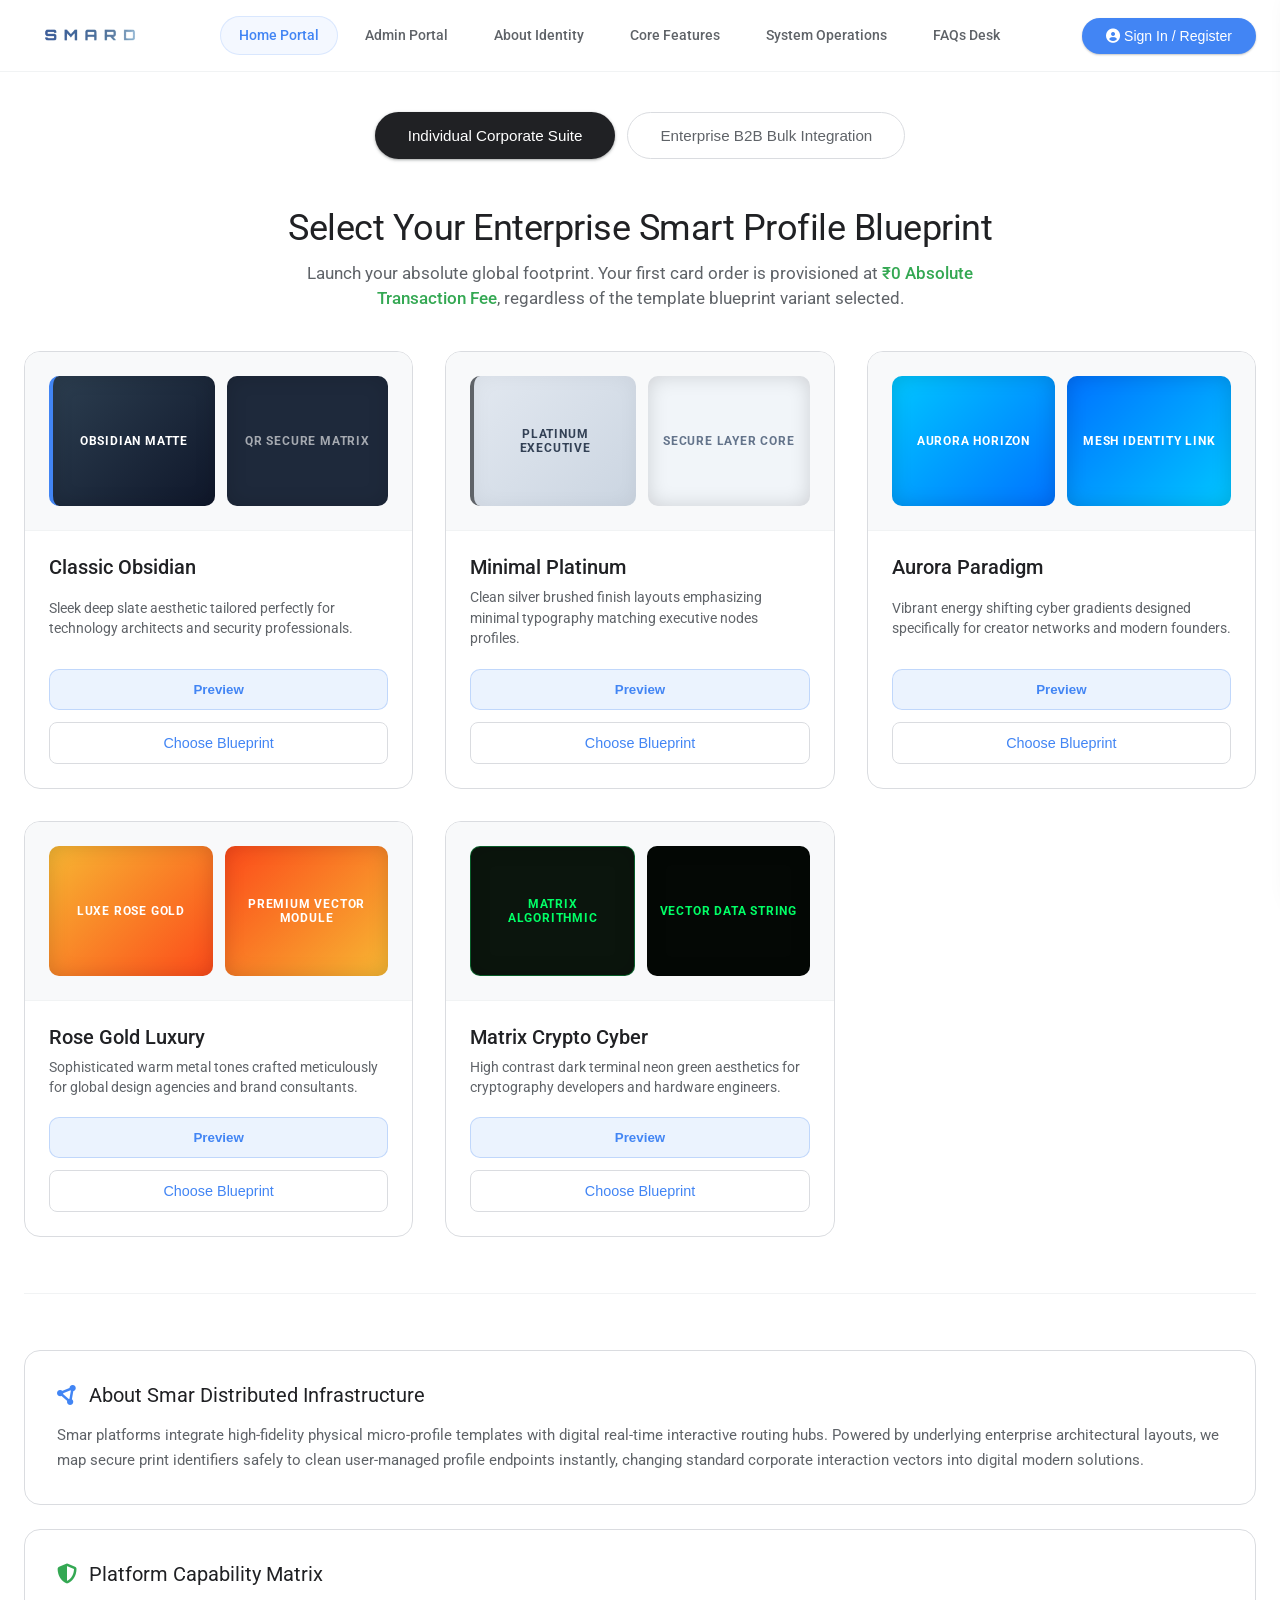
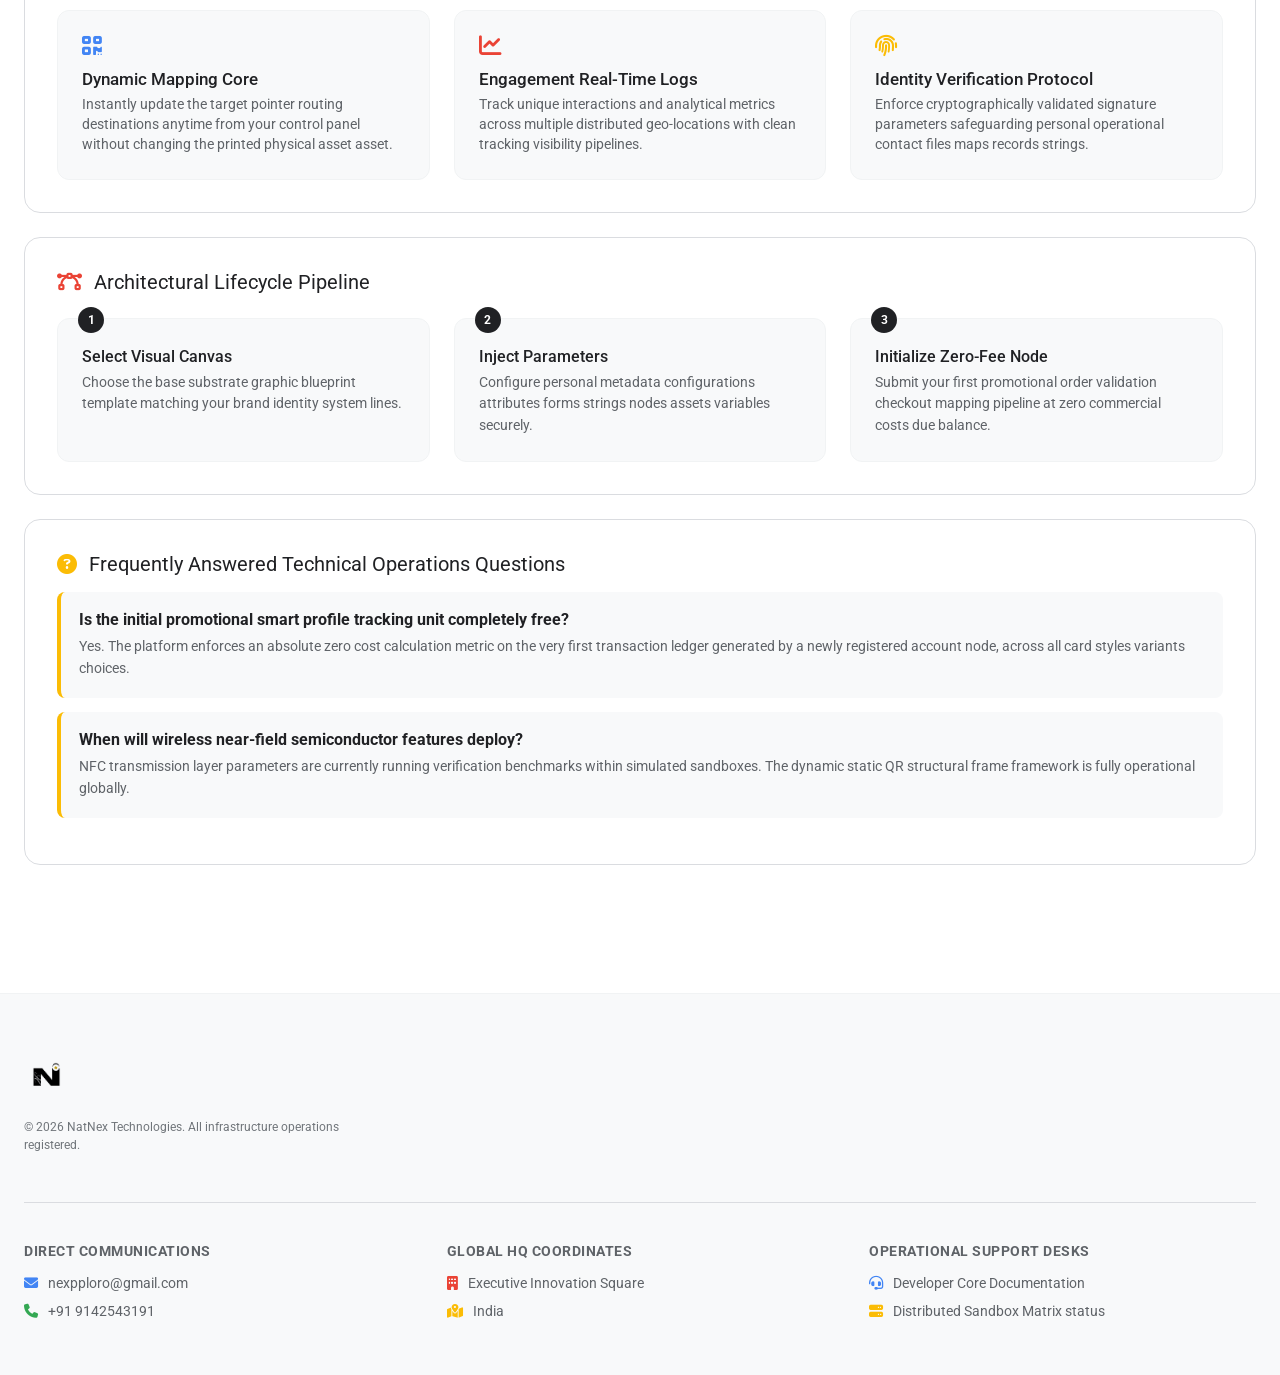
==== commit a8a418d6: "feat: add preview modal for blueprint front/back card templates" ====
--- a/index.html
+++ b/index.html
@@ -19,6 +19,10 @@
                 <img src="smard_logo.png" alt="Smar Logo" style="height: 40px; width: auto; object-fit: contain;">
             </div>
 
+            <button id="mobile-nav-toggle" class="mobile-nav-toggle" aria-label="Toggle menu" onclick="toggleMobileNav()">
+                <span class="hamburger"></span>
+            </button>
+
             <nav class="central-navigation-links">
                 <a href="#" class="nav-anchor active-anchor" id="lnk-portal" onclick="navigateToWorkspaceView('portal')">Home Portal</a>
                 <a href="#" class="nav-anchor session-dependent-link hidden" id="lnk-dashboard" onclick="navigateToWorkspaceView('dashboard')">Client Dashboard</a>
@@ -30,7 +34,21 @@
             </nav>
 
             <div class="header-session-action-zone" id="auth-header-state-mount">
-                </div>
+            </div>
+
+            <!-- Mobile menu (shown on small screens) -->
+            <div id="mobile-nav" class="mobile-nav hidden">
+                <a href="#" class="mobile-nav-link" id="mobile-lnk-portal" onclick="navigateToWorkspaceView('portal'); toggleMobileNav();">Home Portal</a>
+                <a href="#" class="mobile-nav-link session-dependent-link hidden" id="mobile-lnk-dashboard" onclick="navigateToWorkspaceView('dashboard'); toggleMobileNav();">Client Dashboard</a>
+                <a href="admin.html" class="mobile-nav-link" onclick="toggleMobileNav()">Admin Portal</a>
+                <a href="#section-about" class="mobile-nav-link" onclick="toggleMobileNav()">About Identity</a>
+                <a href="#section-features" class="mobile-nav-link" onclick="toggleMobileNav()">Core Features</a>
+                <a href="#section-workflow" class="mobile-nav-link" onclick="toggleMobileNav()">System Operations</a>
+                <a href="#section-faqs" class="mobile-nav-link" onclick="toggleMobileNav()">FAQs Desk</a>
+            </div>
+    
+        <!-- Backdrop for mobile nav to close on outside click -->
+        <div id="mobile-nav-backdrop" class="mobile-nav-backdrop hidden" onclick="toggleMobileNav()" aria-hidden="true" tabindex="-1"></div>
 
         </div>
     </header>
@@ -62,7 +80,10 @@
                             <div class="blueprint-meta-details-box">
                                 <h3>Classic Obsidian</h3>
                                 <p>Sleek deep slate aesthetic tailored perfectly for technology architects and security professionals.</p>
+<div class="blueprint-action-cta-group">
+                                <button class="btn-blueprint-preview-action" onclick="openBlueprintPreview(1, 'Classic Obsidian')">Preview</button>
                                 <button class="btn-blueprint-selection-action" onclick="selectProfileTemplateBlueprint(1, 'Classic Obsidian')">Choose Blueprint</button>
+                            </div>
                             </div>
                         </div>
 
@@ -74,7 +95,10 @@
                             <div class="blueprint-meta-details-box">
                                 <h3>Minimal Platinum</h3>
                                 <p>Clean silver brushed finish layouts emphasizing minimal typography matching executive nodes profiles.</p>
+                                <div class="blueprint-action-cta-group">
+                                <button class="btn-blueprint-preview-action" onclick="openBlueprintPreview(2, 'Minimal Platinum')">Preview</button>
                                 <button class="btn-blueprint-selection-action" onclick="selectProfileTemplateBlueprint(2, 'Minimal Platinum')">Choose Blueprint</button>
+                            </div>
                             </div>
                         </div>
 
@@ -86,7 +110,10 @@
                             <div class="blueprint-meta-details-box">
                                 <h3>Aurora Paradigm</h3>
                                 <p>Vibrant energy shifting cyber gradients designed specifically for creator networks and modern founders.</p>
+                                <div class="blueprint-action-cta-group">
+                                <button class="btn-blueprint-preview-action" onclick="openBlueprintPreview(3, 'Aurora Paradigm')">Preview</button>
                                 <button class="btn-blueprint-selection-action" onclick="selectProfileTemplateBlueprint(3, 'Aurora Paradigm')">Choose Blueprint</button>
+                            </div>
                             </div>
                         </div>
 
@@ -98,7 +125,10 @@
                             <div class="blueprint-meta-details-box">
                                 <h3>Rose Gold Luxury</h3>
                                 <p>Sophisticated warm metal tones crafted meticulously for global design agencies and brand consultants.</p>
+                                <div class="blueprint-action-cta-group">
+                                <button class="btn-blueprint-preview-action" onclick="openBlueprintPreview(4, 'Rose Gold Luxury')">Preview</button>
                                 <button class="btn-blueprint-selection-action" onclick="selectProfileTemplateBlueprint(4, 'Rose Gold Luxury')">Choose Blueprint</button>
+                            </div>
                             </div>
                         </div>
 
@@ -110,7 +140,10 @@
                             <div class="blueprint-meta-details-box">
                                 <h3>Matrix Crypto Cyber</h3>
                                 <p>High contrast dark terminal neon green aesthetics for cryptography developers and hardware engineers.</p>
+                                <div class="blueprint-action-cta-group">
+                                <button class="btn-blueprint-preview-action" onclick="openBlueprintPreview(5, 'Matrix Crypto Cyber')">Preview</button>
                                 <button class="btn-blueprint-selection-action" onclick="selectProfileTemplateBlueprint(5, 'Matrix Crypto Cyber')">Choose Blueprint</button>
+                            </div>
                             </div>
                         </div>
 
@@ -363,6 +396,24 @@
         </div>
     </div>
 
+    <div id="blueprint-preview-modal" class="modal-blur-curtain-overlay hidden" onclick="closeBlueprintPreview()">
+        <div class="preview-modal-panel" onclick="event.stopPropagation()">
+            <button class="btn-close-modal-window-trigger" onclick="closeBlueprintPreview()" aria-label="Close preview">&times;</button>
+            <h2 id="preview-modal-title">Preview</h2>
+            <div class="preview-modal-grid">
+                <div id="preview-card-front" class="preview-card-face b1-gradient-front">
+                    <div class="preview-card-title">Front Side</div>
+                    <span class="preview-card-label">Obsidian Matte</span>
+                </div>
+                <div id="preview-card-back" class="preview-card-face b1-gradient-back">
+                    <div class="preview-card-title">Back Side</div>
+                    <span class="preview-card-label">QR Secure Matrix</span>
+                </div>
+            </div>
+            <button class="btn-blueprint-preview-action" onclick="closeBlueprintPreview()">Close Preview</button>
+        </div>
+    </div>
+
     <div id="checkout-sidebar-canvas-drawer" class="right-sliding-checkout-drawer-container">
         <div class="drawer-header-title-bar-node">
             <h3>Configure Quantity & Financial Settlement</h3>
--- a/style.css
+++ b/style.css
@@ -113,6 +113,77 @@
     border: 1px solid rgba(66, 133, 244, 0.15);
 }
 
+/* Mobile / Tablet Responsive Navigation */
+.mobile-nav-toggle {
+    display: none;
+    background: transparent;
+    border: none;
+    cursor: pointer;
+    padding: 8px;
+}
+
+.mobile-nav-toggle .hamburger {
+    display: block;
+    width: 22px;
+    height: 2px;
+    background: var(--google-text-primary-dark);
+    position: relative;
+}
+.mobile-nav-toggle .hamburger::before,
+.mobile-nav-toggle .hamburger::after {
+    content: '';
+    position: absolute;
+    left: 0;
+    width: 22px;
+    height: 2px;
+    background: var(--google-text-primary-dark);
+}
+.mobile-nav-toggle .hamburger::before { top: -6px; }
+.mobile-nav-toggle .hamburger::after { top: 6px; }
+
+.mobile-nav {
+    position: absolute;
+    top: 72px;
+    left: 0;
+    right: 0;
+    background: var(--google-white-bg);
+    border-bottom: 1px solid var(--google-border-color-standard);
+    display: flex;
+    flex-direction: column;
+    gap: 8px;
+    padding: 12px 20px;
+    z-index: 999;
+    transition: transform 210ms cubic-bezier(.2,.9,.2,1), opacity 180ms ease;
+    transform-origin: top center;
+    transform: translateY(-8px);
+    opacity: 0;
+}
+
+.mobile-nav.hidden { transform: translateY(-8px); opacity: 0; pointer-events: none; }
+.mobile-nav.open { display: flex; transform: translateY(0); opacity: 1; pointer-events: auto; }
+.mobile-nav-link { color: var(--google-text-primary-dark); text-decoration: none; padding: 12px 10px; border-radius: 8px; font-size: 15px; }
+.mobile-nav-link:hover { background: var(--google-light-gray-surface); }
+
+/* Backdrop for mobile nav */
+.mobile-nav-backdrop {
+    position: fixed;
+    top: 72px;
+    left: 0;
+    right: 0;
+    bottom: 0;
+    background: rgba(0,0,0,0.28);
+    z-index: 990;
+    transition: opacity 160ms ease;
+    opacity: 1;
+}
+.mobile-nav-backdrop.hidden { opacity: 0; pointer-events: none; }
+
+@media (max-width: 900px) {
+    .central-navigation-links { display: none; }
+    .mobile-nav-toggle { display: inline-flex; }
+    .header-max-constrain { padding-right: 12px; padding-left: 12px; }
+}
+
 /* User Account Profile Badging & Sign In Buttons Structures Layouts */
 .header-session-action-zone {
     display: flex;
@@ -689,6 +760,19 @@
 .integrated-auth-modal-box { width: 450px; max-width: 92%; padding: 36px; position: relative; animation: authModalEntranceTriggerScaleTransform 0.28s cubic-bezier(0.16, 1, 0.3, 1) forwards; }
 .btn-close-modal-window-trigger { position: absolute; top: 20px; right: 24px; background: none; border: none; color: var(--google-text-secondary-muted); font-size: 1.8rem; cursor: pointer; }
 
+.preview-modal-panel { width: min(760px, 100%); max-width: 92%; background-color: var(--google-white-bg); border-radius: 24px; padding: 32px 32px 24px; position: relative; box-shadow: var(--elevation-shadow-3); }
+.preview-modal-grid { display: grid; grid-template-columns: repeat(2, minmax(0, 1fr)); gap: 20px; margin: 24px 0; }
+.preview-card-face { min-height: 220px; border-radius: 20px; display: flex; flex-direction: column; justify-content: center; align-items: center; padding: 28px 20px; text-align: center; color: var(--google-white-bg); box-shadow: 0 12px 30px rgba(0,0,0,0.08); }
+.preview-card-title { font-size: 0.9rem; text-transform: uppercase; letter-spacing: 0.15em; margin-bottom: 12px; opacity: 0.85; }
+.preview-card-label { font-size: 1rem; font-weight: 700; line-height: 1.4; }
+.btn-blueprint-preview-action { width: 100%; padding: 12px; border-radius: 10px; border: 1px solid rgba(66,133,244,0.25); background-color: rgba(66,133,244,0.1); color: var(--g-color-blue); font-weight: 600; cursor: pointer; transition: all 0.2s ease; }
+.btn-blueprint-preview-action:hover { background-color: rgba(66,133,244,0.18); }
+.blueprint-action-cta-group { display: flex; flex-direction: column; gap: 12px; }
+
+@media (max-width: 720px) {
+    .preview-modal-grid { grid-template-columns: 1fr; }
+}
+
 .auth-modal-tabs-navigation-header { display: flex; border-bottom: 1px solid var(--google-border-color-subtle); margin-bottom: 24px; }
 .auth-toggle-tab-btn { flex: 1; padding: 12px; background: none; border: none; color: var(--google-text-secondary-muted); font-size: 0.95rem; font-weight: 500; cursor: pointer; transition: 0.2s; }
 .auth-toggle-tab-btn.active-tab-btn { color: var(--g-color-blue); box-shadow: inset 0 -2px 0 var(--g-color-blue); font-weight: 700; }
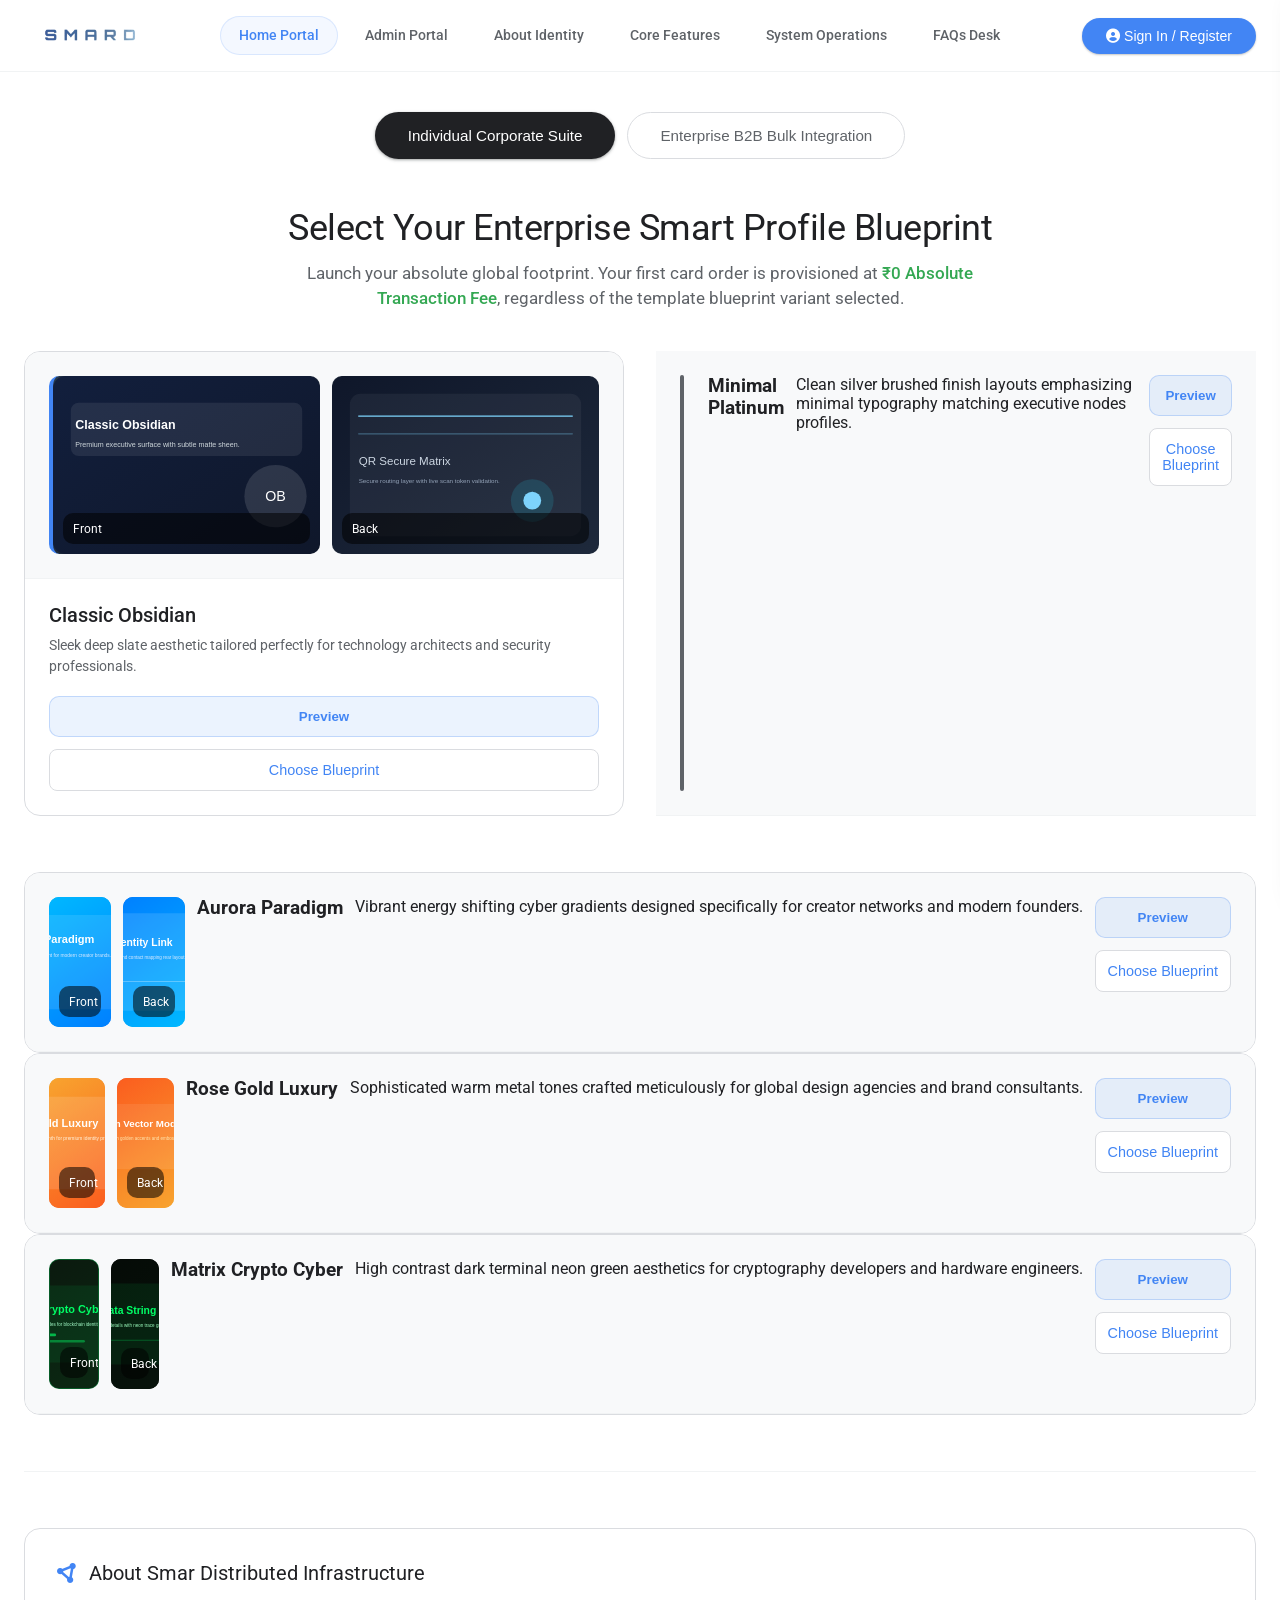
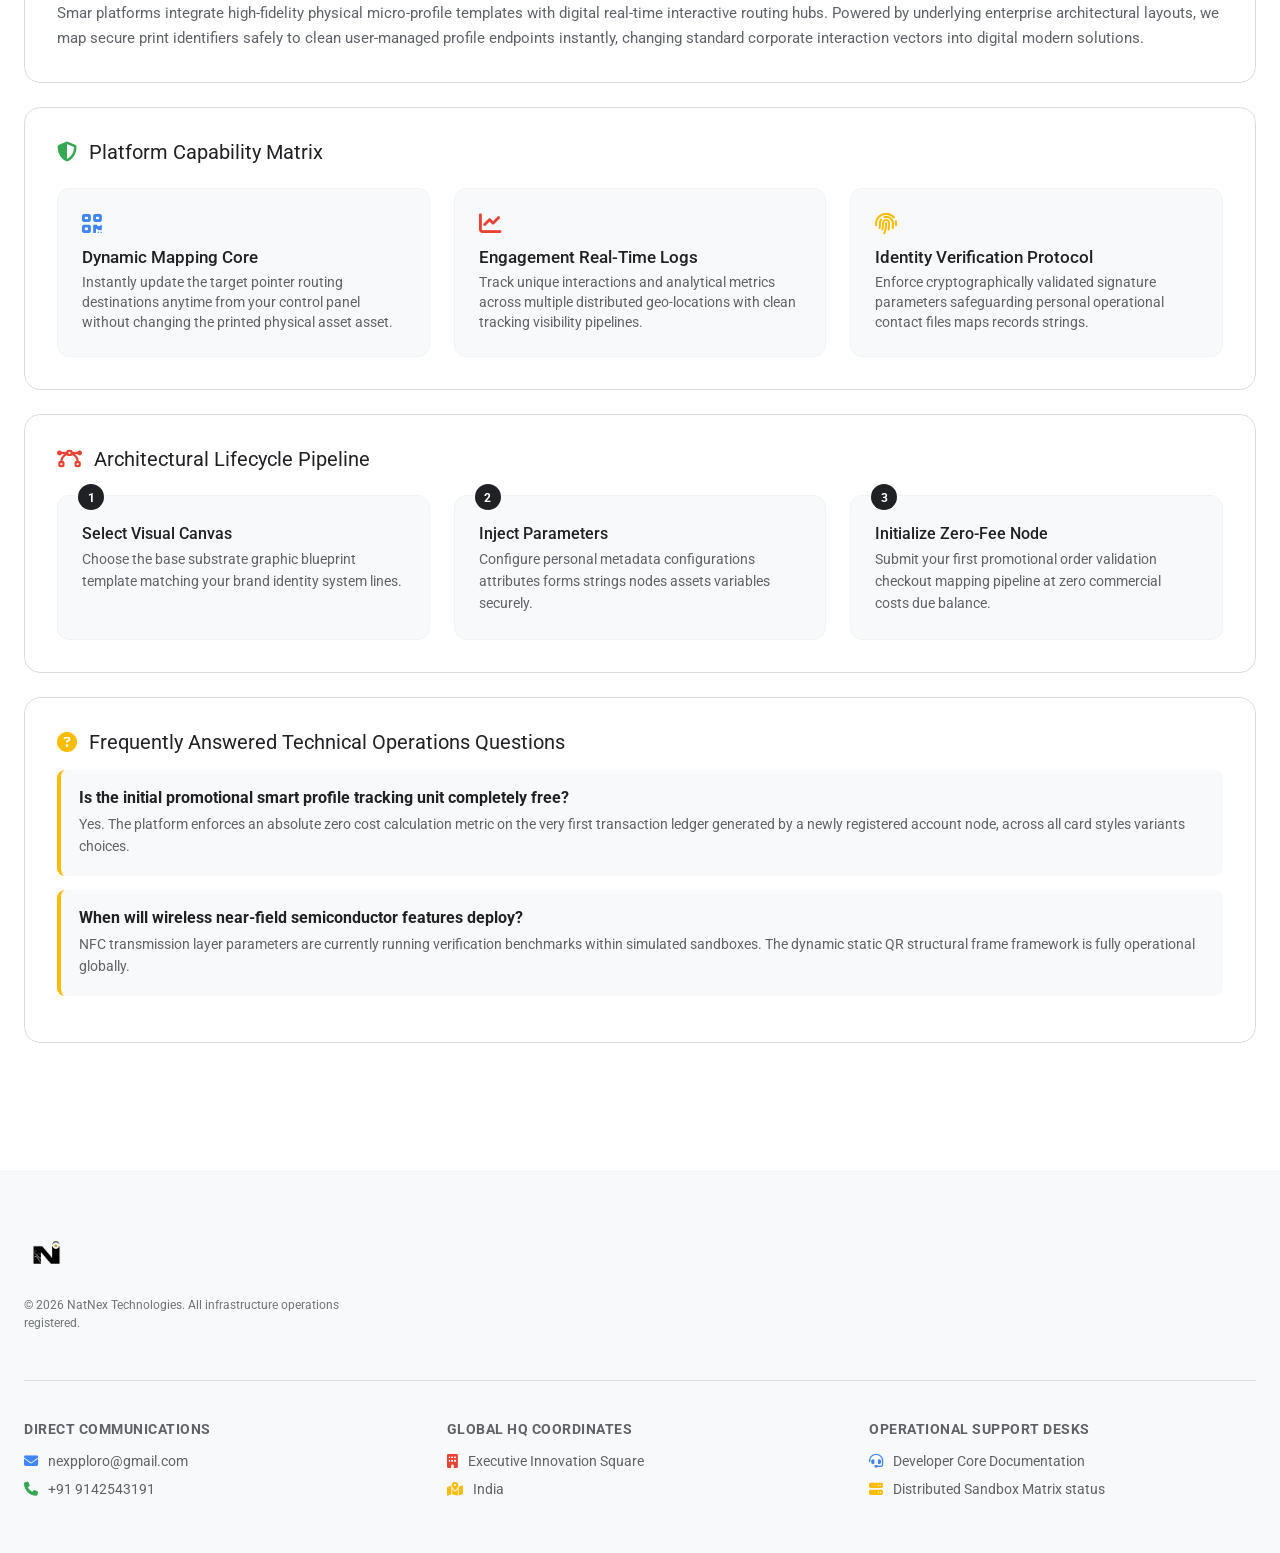
==== commit 85485f8c: "feat: replace blueprint previews with image-based card templates" ====
--- a/index.html
+++ b/index.html
@@ -74,25 +74,33 @@
                         
                         <div class="google-animated-card-module blueprint-box" id="card-blueprint-1">
                             <div class="blueprint-vector-preview-box">
-                                <div class="card-face front-face b1-gradient-front">Obsidian Matte</div>
-                                <div class="card-face back-face b1-gradient-back">QR Secure Matrix</div>
+                                <div class="card-face front-face b1-gradient-front">
+                                    <img src="template-1-front.svg" alt="Classic Obsidian front preview">
+                                    <div class="card-face-caption">Front</div>
+                                </div>
+                                <div class="card-face back-face b1-gradient-back">
+                                    <img src="template-1-back.svg" alt="Classic Obsidian back preview">
+                                    <div class="card-face-caption">Back</div>
+                                </div>
                             </div>
                             <div class="blueprint-meta-details-box">
                                 <h3>Classic Obsidian</h3>
                                 <p>Sleek deep slate aesthetic tailored perfectly for technology architects and security professionals.</p>
-<div class="blueprint-action-cta-group">
-                                <button class="btn-blueprint-preview-action" onclick="openBlueprintPreview(1, 'Classic Obsidian')">Preview</button>
-                                <button class="btn-blueprint-selection-action" onclick="selectProfileTemplateBlueprint(1, 'Classic Obsidian')">Choose Blueprint</button>
-                            </div>
-                            </div>
-                        </div>
-
-                        <div class="google-animated-card-module blueprint-box" id="card-blueprint-2">
+                                <div class="blueprint-action-cta-group">
+                                    <button class="btn-blueprint-preview-action" onclick="openBlueprintPreview(1, 'Classic Obsidian')">Preview</button>
+                                    <button class="btn-blueprint-selection-action" onclick="selectProfileTemplateBlueprint(1, 'Classic Obsidian')">Choose Blueprint</button>
+                                </div>
+                            </div>
+                        </div>
                             <div class="blueprint-vector-preview-box">
-                                <div class="card-face front-face b2-gradient-front">Platinum Executive</div>
-                                <div class="card-face back-face b2-gradient-back">Secure Layer Core</div>
-                            </div>
-                            <div class="blueprint-meta-details-box">
+                                <div class="card-face front-face b2-gradient-front">
+                                    <img src="template-2-front.svg" alt="Minimal Platinum front preview">
+                                    <div class="card-face-caption">Front</div>
+                                </div>
+                                <div class="card-face back-face b2-gradient-back">
+                                    <img src="template-2-back.svg" alt="Minimal Platinum back preview">
+                                    <div class="card-face-caption">Back</div>
+                                </div>
                                 <h3>Minimal Platinum</h3>
                                 <p>Clean silver brushed finish layouts emphasizing minimal typography matching executive nodes profiles.</p>
                                 <div class="blueprint-action-cta-group">
@@ -104,10 +112,14 @@
 
                         <div class="google-animated-card-module blueprint-box" id="card-blueprint-3">
                             <div class="blueprint-vector-preview-box">
-                                <div class="card-face front-face b3-gradient-front">Aurora Horizon</div>
-                                <div class="card-face back-face b3-gradient-back">Mesh Identity Link</div>
-                            </div>
-                            <div class="blueprint-meta-details-box">
+                                <div class="card-face front-face b3-gradient-front">
+                                    <img src="template-3-front.svg" alt="Aurora Paradigm front preview">
+                                    <div class="card-face-caption">Front</div>
+                                </div>
+                                <div class="card-face back-face b3-gradient-back">
+                                    <img src="template-3-back.svg" alt="Aurora Paradigm back preview">
+                                    <div class="card-face-caption">Back</div>
+                                </div>
                                 <h3>Aurora Paradigm</h3>
                                 <p>Vibrant energy shifting cyber gradients designed specifically for creator networks and modern founders.</p>
                                 <div class="blueprint-action-cta-group">
@@ -119,10 +131,14 @@
 
                         <div class="google-animated-card-module blueprint-box" id="card-blueprint-4">
                             <div class="blueprint-vector-preview-box">
-                                <div class="card-face front-face b4-gradient-front">Luxe Rose Gold</div>
-                                <div class="card-face back-face b4-gradient-back">Premium Vector Module</div>
-                            </div>
-                            <div class="blueprint-meta-details-box">
+                                <div class="card-face front-face b4-gradient-front">
+                                    <img src="template-4-front.svg" alt="Rose Gold Luxury front preview">
+                                    <div class="card-face-caption">Front</div>
+                                </div>
+                                <div class="card-face back-face b4-gradient-back">
+                                    <img src="template-4-back.svg" alt="Rose Gold Luxury back preview">
+                                    <div class="card-face-caption">Back</div>
+                                </div>
                                 <h3>Rose Gold Luxury</h3>
                                 <p>Sophisticated warm metal tones crafted meticulously for global design agencies and brand consultants.</p>
                                 <div class="blueprint-action-cta-group">
@@ -134,10 +150,14 @@
 
                         <div class="google-animated-card-module blueprint-box" id="card-blueprint-5">
                             <div class="blueprint-vector-preview-box">
-                                <div class="card-face front-face b5-gradient-front">Matrix Algorithmic</div>
-                                <div class="card-face back-face b5-gradient-back">Vector Data String</div>
-                            </div>
-                            <div class="blueprint-meta-details-box">
+                                <div class="card-face front-face b5-gradient-front">
+                                    <img src="template-5-front.svg" alt="Matrix Crypto Cyber front preview">
+                                    <div class="card-face-caption">Front</div>
+                                </div>
+                                <div class="card-face back-face b5-gradient-back">
+                                    <img src="template-5-back.svg" alt="Matrix Crypto Cyber back preview">
+                                    <div class="card-face-caption">Back</div>
+                                </div>
                                 <h3>Matrix Crypto Cyber</h3>
                                 <p>High contrast dark terminal neon green aesthetics for cryptography developers and hardware engineers.</p>
                                 <div class="blueprint-action-cta-group">
@@ -402,12 +422,18 @@
             <h2 id="preview-modal-title">Preview</h2>
             <div class="preview-modal-grid">
                 <div id="preview-card-front" class="preview-card-face b1-gradient-front">
-                    <div class="preview-card-title">Front Side</div>
-                    <span class="preview-card-label">Obsidian Matte</span>
+                    <img src="template-1-front.svg" alt="Preview front side">
+                    <div class="preview-card-caption">
+                        <strong>Front Side</strong>
+                        <span class="preview-card-label">Obsidian Matte</span>
+                    </div>
                 </div>
                 <div id="preview-card-back" class="preview-card-face b1-gradient-back">
-                    <div class="preview-card-title">Back Side</div>
-                    <span class="preview-card-label">QR Secure Matrix</span>
+                    <img src="template-1-back.svg" alt="Preview back side">
+                    <div class="preview-card-caption">
+                        <strong>Back Side</strong>
+                        <span class="preview-card-label">QR Secure Matrix</span>
+                    </div>
                 </div>
             </div>
             <button class="btn-blueprint-preview-action" onclick="closeBlueprintPreview()">Close Preview</button>
--- a/style.css
+++ b/style.css
@@ -411,19 +411,79 @@
 
 .card-face {
     flex: 1;
-    height: 130px;
+    min-height: 130px;
     border-radius: 10px;
-    font-size: 0.72rem;
-    font-weight: 700;
-    text-transform: uppercase;
-    letter-spacing: 0.8px;
-    display: flex;
+    position: relative;
+    overflow: hidden;
+    box-shadow: inset 0 0 20px rgba(0,0,0,0.12);
+    display: flex;
+    align-items: stretch;
+    justify-content: center;
+    background-color: var(--google-text-tertiary-light);
+}
+
+.card-face img {
+    width: 100%;
+    height: 100%;
+    object-fit: cover;
+    display: block;
+}
+
+.card-face-caption {
+    position: absolute;
+    bottom: 10px;
+    left: 10px;
+    right: 10px;
+    background: rgba(0, 0, 0, 0.55);
+    color: var(--google-white-bg);
+    border-radius: 10px;
+    padding: 8px 10px;
+    font-size: 0.78rem;
+    display: flex;
+    justify-content: space-between;
     align-items: center;
-    justify-content: center;
-    padding: 12px;
-    text-align: center;
-    box-shadow: inset 0 0 20px rgba(0,0,0,0.15);
-    color: var(--google-white-bg);
+    gap: 8px;
+}
+
+.preview-card-face {
+    flex-direction: column;
+    align-items: stretch;
+    position: relative;
+    overflow: hidden;
+}
+
+.preview-card-face img {
+    width: 100%;
+    height: 260px;
+    object-fit: cover;
+    display: block;
+    border-radius: 18px;
+}
+
+.preview-card-caption {
+    margin-top: 16px;
+    text-align: left;
+    color: var(--google-text-primary-dark);
+    display: flex;
+    flex-direction: column;
+    gap: 6px;
+}
+
+.preview-card-caption strong {
+    font-size: 0.95rem;
+}
+
+.preview-card-caption .preview-card-label {
+    color: var(--google-text-secondary-muted);
+    font-size: 0.92rem;
+}
+
+.blueprint-meta-details-box {
+    padding: 24px;
+    display: flex;
+    flex-direction: column;
+    justify-content: space-between;
+    flex-grow: 1;
 }
 
 /* Layout Color Schemes Variables Mapping Presets Visual Graphics elements grids layers */
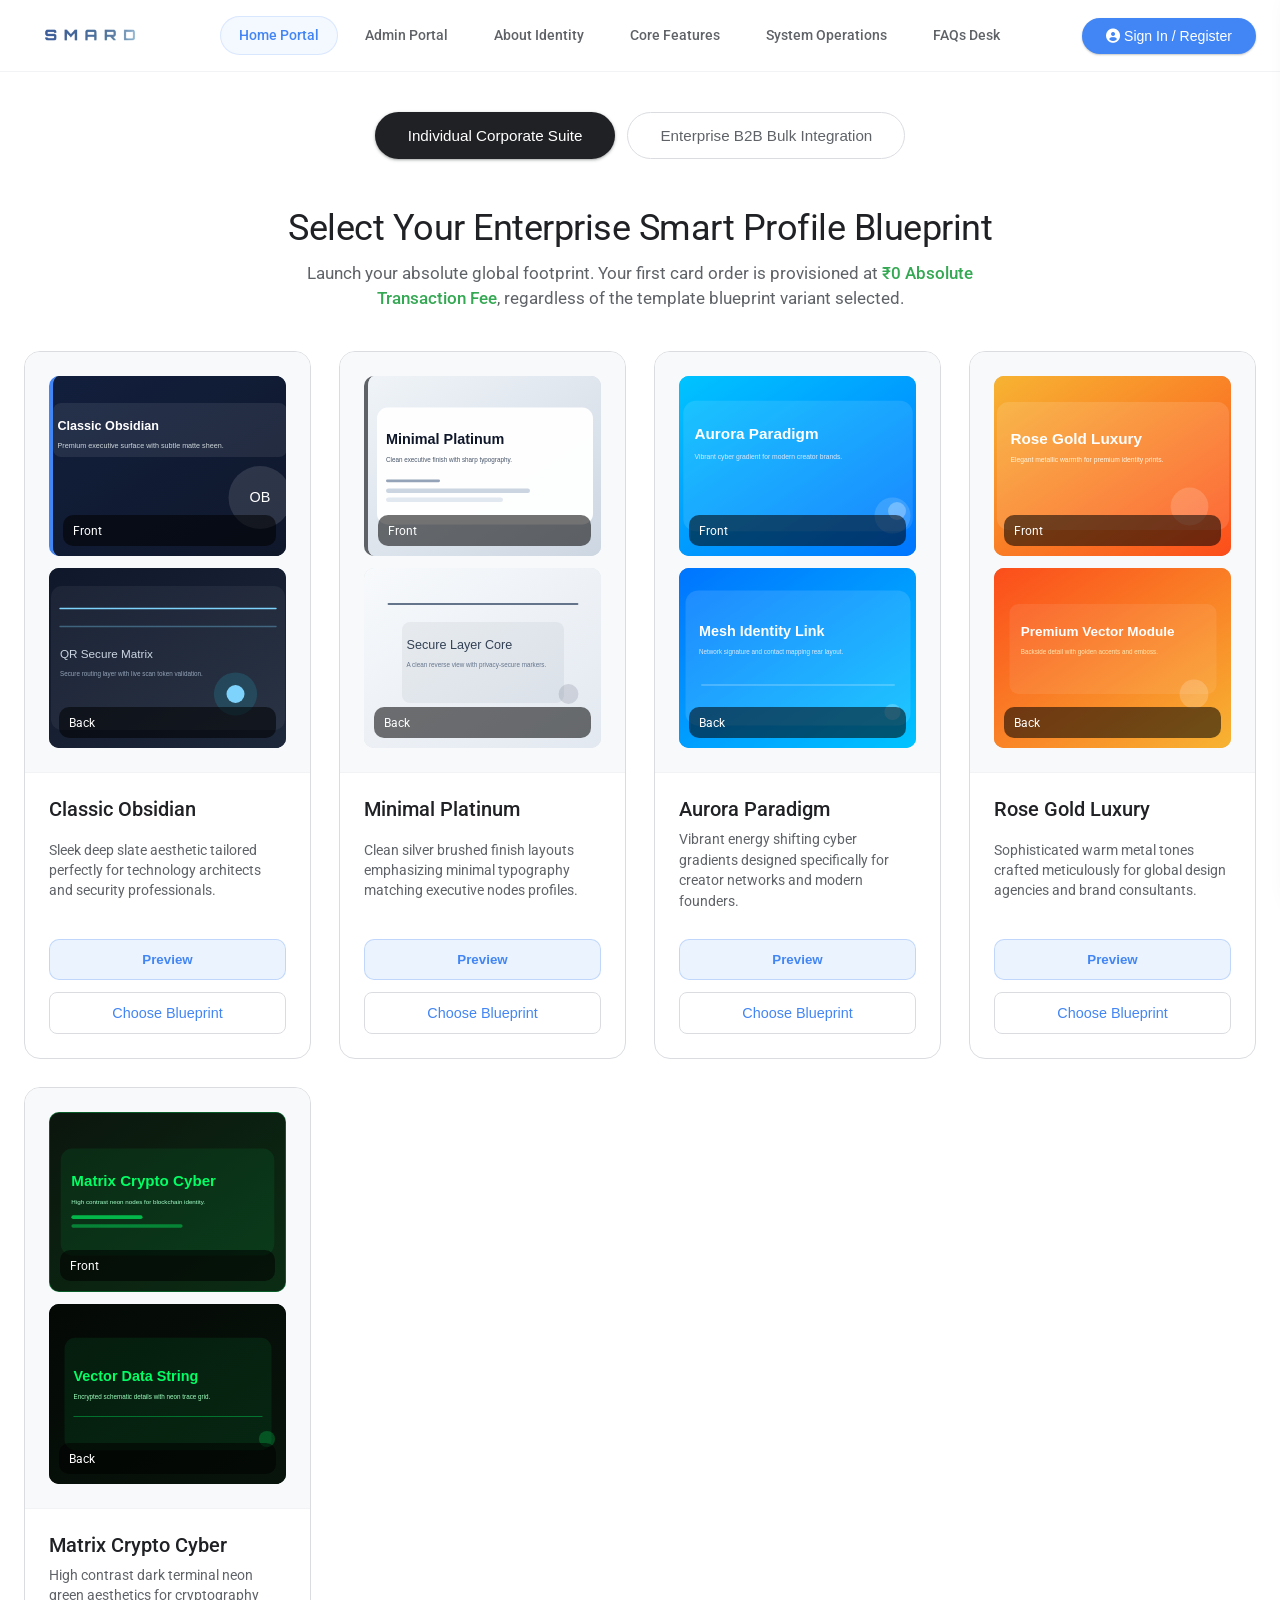
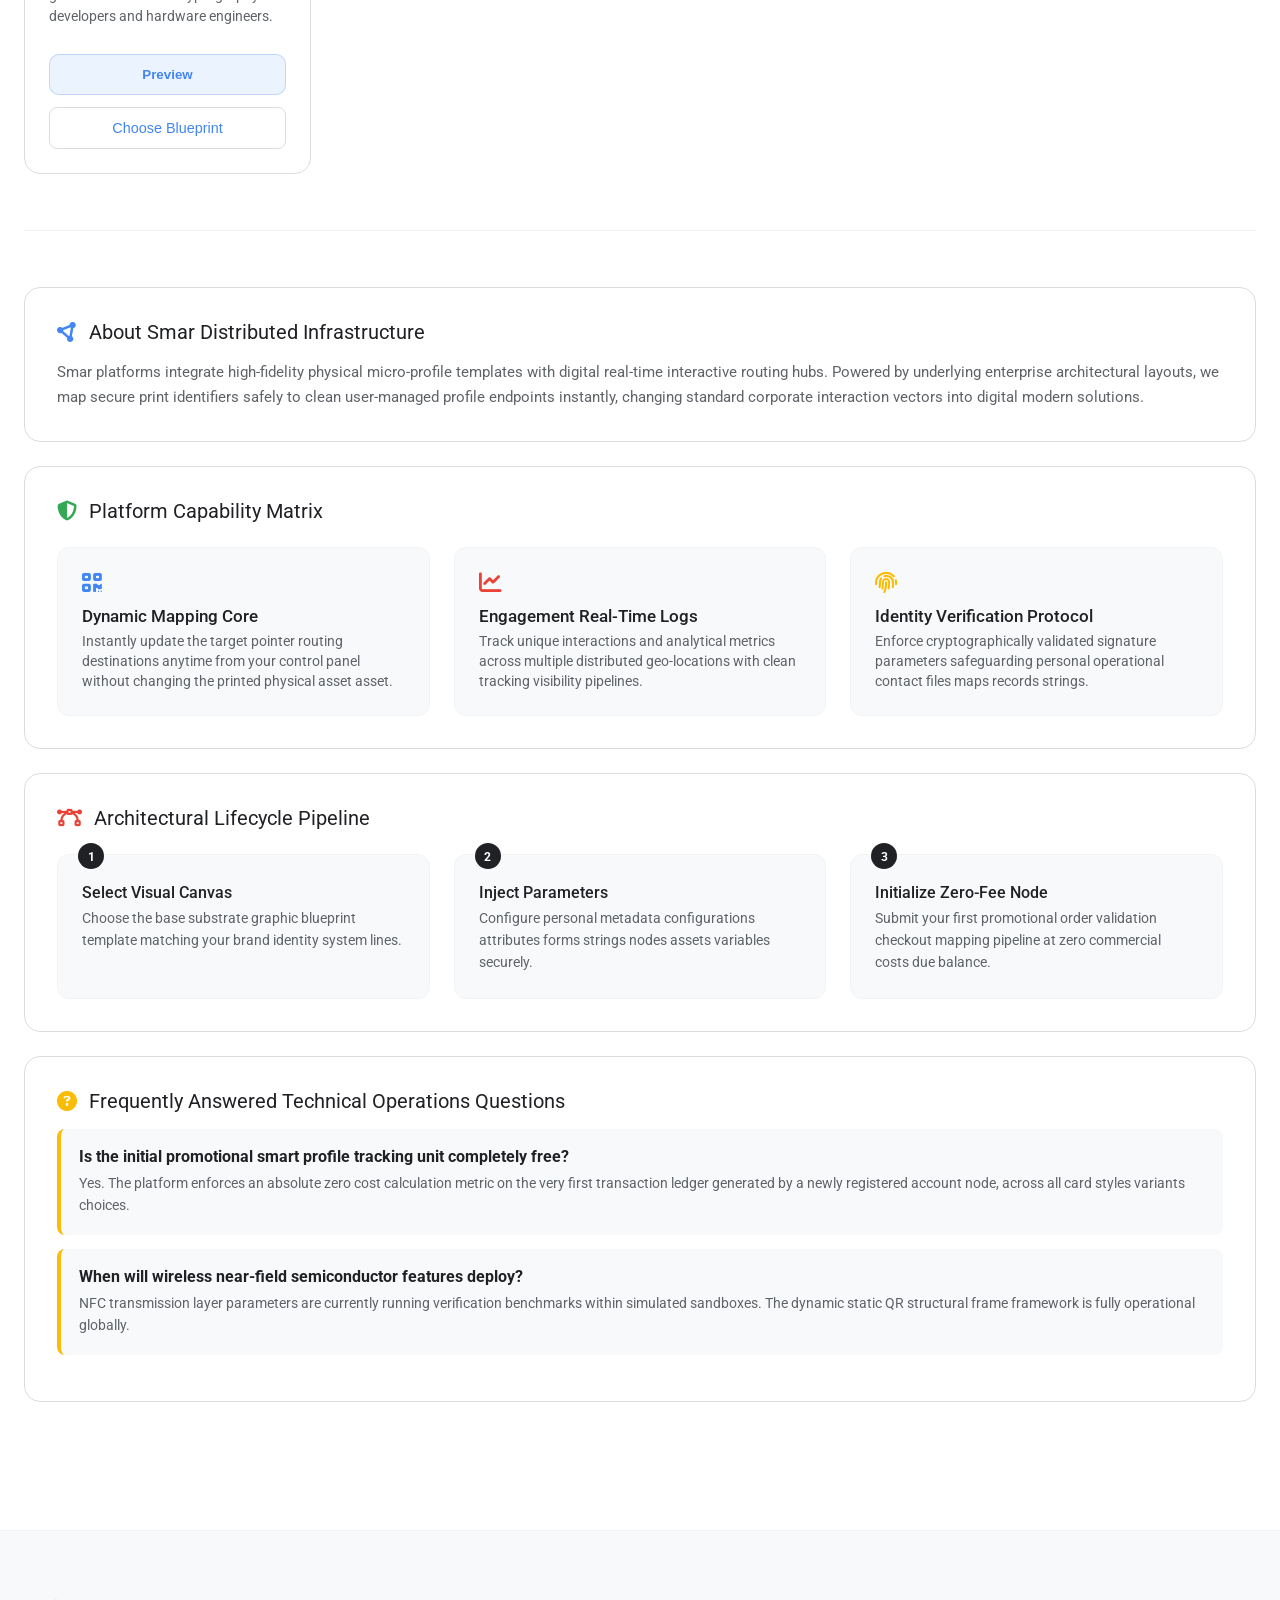
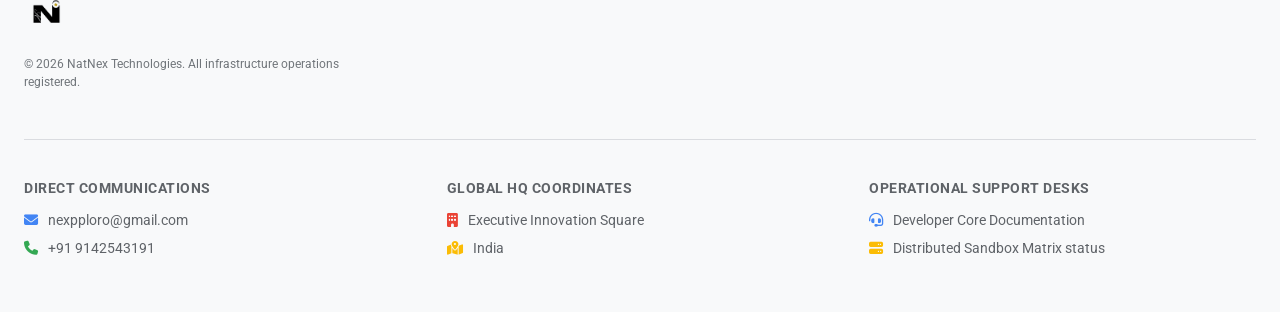
==== commit f70dd068: "fix: normalize blueprint cards, clear auth placeholders, remove admin credential leak" ====
--- a/index.html
+++ b/index.html
@@ -71,7 +71,7 @@
                     </div>
 
                     <div class="smart-blueprints-showcase-grid">
-                        
+
                         <div class="google-animated-card-module blueprint-box" id="card-blueprint-1">
                             <div class="blueprint-vector-preview-box">
                                 <div class="card-face front-face b1-gradient-front">
@@ -92,6 +92,8 @@
                                 </div>
                             </div>
                         </div>
+
+                        <div class="google-animated-card-module blueprint-box" id="card-blueprint-2">
                             <div class="blueprint-vector-preview-box">
                                 <div class="card-face front-face b2-gradient-front">
                                     <img src="template-2-front.svg" alt="Minimal Platinum front preview">
@@ -101,12 +103,14 @@
                                     <img src="template-2-back.svg" alt="Minimal Platinum back preview">
                                     <div class="card-face-caption">Back</div>
                                 </div>
+                            </div>
+                            <div class="blueprint-meta-details-box">
                                 <h3>Minimal Platinum</h3>
                                 <p>Clean silver brushed finish layouts emphasizing minimal typography matching executive nodes profiles.</p>
                                 <div class="blueprint-action-cta-group">
-                                <button class="btn-blueprint-preview-action" onclick="openBlueprintPreview(2, 'Minimal Platinum')">Preview</button>
-                                <button class="btn-blueprint-selection-action" onclick="selectProfileTemplateBlueprint(2, 'Minimal Platinum')">Choose Blueprint</button>
-                            </div>
+                                    <button class="btn-blueprint-preview-action" onclick="openBlueprintPreview(2, 'Minimal Platinum')">Preview</button>
+                                    <button class="btn-blueprint-selection-action" onclick="selectProfileTemplateBlueprint(2, 'Minimal Platinum')">Choose Blueprint</button>
+                                </div>
                             </div>
                         </div>
 
@@ -120,12 +124,14 @@
                                     <img src="template-3-back.svg" alt="Aurora Paradigm back preview">
                                     <div class="card-face-caption">Back</div>
                                 </div>
+                            </div>
+                            <div class="blueprint-meta-details-box">
                                 <h3>Aurora Paradigm</h3>
                                 <p>Vibrant energy shifting cyber gradients designed specifically for creator networks and modern founders.</p>
                                 <div class="blueprint-action-cta-group">
-                                <button class="btn-blueprint-preview-action" onclick="openBlueprintPreview(3, 'Aurora Paradigm')">Preview</button>
-                                <button class="btn-blueprint-selection-action" onclick="selectProfileTemplateBlueprint(3, 'Aurora Paradigm')">Choose Blueprint</button>
-                            </div>
+                                    <button class="btn-blueprint-preview-action" onclick="openBlueprintPreview(3, 'Aurora Paradigm')">Preview</button>
+                                    <button class="btn-blueprint-selection-action" onclick="selectProfileTemplateBlueprint(3, 'Aurora Paradigm')">Choose Blueprint</button>
+                                </div>
                             </div>
                         </div>
 
@@ -139,12 +145,14 @@
                                     <img src="template-4-back.svg" alt="Rose Gold Luxury back preview">
                                     <div class="card-face-caption">Back</div>
                                 </div>
+                            </div>
+                            <div class="blueprint-meta-details-box">
                                 <h3>Rose Gold Luxury</h3>
                                 <p>Sophisticated warm metal tones crafted meticulously for global design agencies and brand consultants.</p>
                                 <div class="blueprint-action-cta-group">
-                                <button class="btn-blueprint-preview-action" onclick="openBlueprintPreview(4, 'Rose Gold Luxury')">Preview</button>
-                                <button class="btn-blueprint-selection-action" onclick="selectProfileTemplateBlueprint(4, 'Rose Gold Luxury')">Choose Blueprint</button>
-                            </div>
+                                    <button class="btn-blueprint-preview-action" onclick="openBlueprintPreview(4, 'Rose Gold Luxury')">Preview</button>
+                                    <button class="btn-blueprint-selection-action" onclick="selectProfileTemplateBlueprint(4, 'Rose Gold Luxury')">Choose Blueprint</button>
+                                </div>
                             </div>
                         </div>
 
@@ -158,12 +166,14 @@
                                     <img src="template-5-back.svg" alt="Matrix Crypto Cyber back preview">
                                     <div class="card-face-caption">Back</div>
                                 </div>
+                            </div>
+                            <div class="blueprint-meta-details-box">
                                 <h3>Matrix Crypto Cyber</h3>
                                 <p>High contrast dark terminal neon green aesthetics for cryptography developers and hardware engineers.</p>
                                 <div class="blueprint-action-cta-group">
-                                <button class="btn-blueprint-preview-action" onclick="openBlueprintPreview(5, 'Matrix Crypto Cyber')">Preview</button>
-                                <button class="btn-blueprint-selection-action" onclick="selectProfileTemplateBlueprint(5, 'Matrix Crypto Cyber')">Choose Blueprint</button>
-                            </div>
+                                    <button class="btn-blueprint-preview-action" onclick="openBlueprintPreview(5, 'Matrix Crypto Cyber')">Preview</button>
+                                    <button class="btn-blueprint-selection-action" onclick="selectProfileTemplateBlueprint(5, 'Matrix Crypto Cyber')">Choose Blueprint</button>
+                                </div>
                             </div>
                         </div>
 
@@ -394,19 +404,19 @@
             <div class="auth-form-elements-vertical-stack">
                 <div class="form-input-element-group" id="container-field-auth-fullname">
                     <label for="field-auth-fullname">Account User Full Name Moniker</label>
-                    <input type="text" id="field-auth-fullname" placeholder="e.g. Johnathan Doe">
+                    <input type="text" id="field-auth-fullname" placeholder="Full name" value="">
                 </div>
                 <div class="form-input-element-group" id="container-field-auth-phone">
                     <label for="field-auth-phone">Registered Phone Number</label>
-                    <input type="tel" id="field-auth-phone" placeholder="+91 XXXXX XXXXX">
+                    <input type="tel" id="field-auth-phone" placeholder="Phone number" value="">
                 </div>
                 <div class="form-input-element-group">
                     <label for="field-auth-email">Linked Email Coordinate Identity</label>
-                    <input type="email" id="field-auth-email" placeholder="user@domain.identity">
+                    <input type="email" id="field-auth-email" placeholder="email@example.com" value="">
                 </div>
                 <div class="form-input-element-group">
                     <label for="field-auth-password">Security Validation Key Phrase Token</label>
-                    <input type="password" id="field-auth-password" placeholder="••••••••••••">
+                    <input type="password" id="field-auth-password" placeholder="Password" value="">
                 </div>
 
                 <div class="auth-error-output-alert-banner hidden" id="banner-auth-error-feedback-logs">Authentication token mapping failure logs stack.</div>
--- a/style.css
+++ b/style.css
@@ -385,16 +385,31 @@
 /* ================= SMART BLUEPRINTS LAYOUTS GRID BLOCKS STRUCTURES ================= */
 .smart-blueprints-showcase-grid {
     display: grid;
-    grid-template-columns: repeat(auto-fit, minmax(340px, 1fr));
-    gap: 32px;
+    grid-template-columns: repeat(auto-fit, minmax(280px, 1fr));
+    gap: 28px;
     margin-bottom: 56px;
+    align-items: stretch;
 }
 
 .blueprint-box {
     display: flex;
     flex-direction: column;
     height: 100%;
-}
+    align-items: stretch;
+}
+
+@media (max-width: 900px) {
+    .smart-blueprints-showcase-grid {
+        grid-template-columns: repeat(auto-fit, minmax(260px, 1fr));
+    }
+}
+
+@media (max-width: 640px) {
+    .smart-blueprints-showcase-grid {
+        grid-template-columns: 1fr;
+    }
+}
+
 
 .blueprint-box.selected-active-blueprint {
     border-color: var(--g-color-blue) !important;
@@ -407,11 +422,12 @@
     border-bottom: 1px solid var(--google-border-color-subtle);
     display: flex;
     gap: 12px;
+    flex-wrap: wrap;
 }
 
 .card-face {
-    flex: 1;
-    min-height: 130px;
+    flex: 1 1 220px;
+    min-height: 180px;
     border-radius: 10px;
     position: relative;
     overflow: hidden;
@@ -427,6 +443,17 @@
     height: 100%;
     object-fit: cover;
     display: block;
+}
+
+@media (max-width: 720px) {
+    .blueprint-vector-preview-box {
+        flex-direction: column;
+        padding: 18px;
+    }
+
+    .card-face {
+        min-height: 170px;
+    }
 }
 
 .card-face-caption {
@@ -484,6 +511,16 @@
     flex-direction: column;
     justify-content: space-between;
     flex-grow: 1;
+}
+
+.blueprint-meta-details-box { min-height: 170px; }
+
+.blueprint-action-cta-group { display: flex; gap: 10px; margin-top: 8px; }
+.blueprint-action-cta-group .btn-blueprint-selection-action,
+.blueprint-action-cta-group .btn-blueprint-preview-action { flex: 1; }
+
+@media (max-width: 720px) {
+    .blueprint-action-cta-group { flex-direction: column; }
 }
 
 /* Layout Color Schemes Variables Mapping Presets Visual Graphics elements grids layers */
